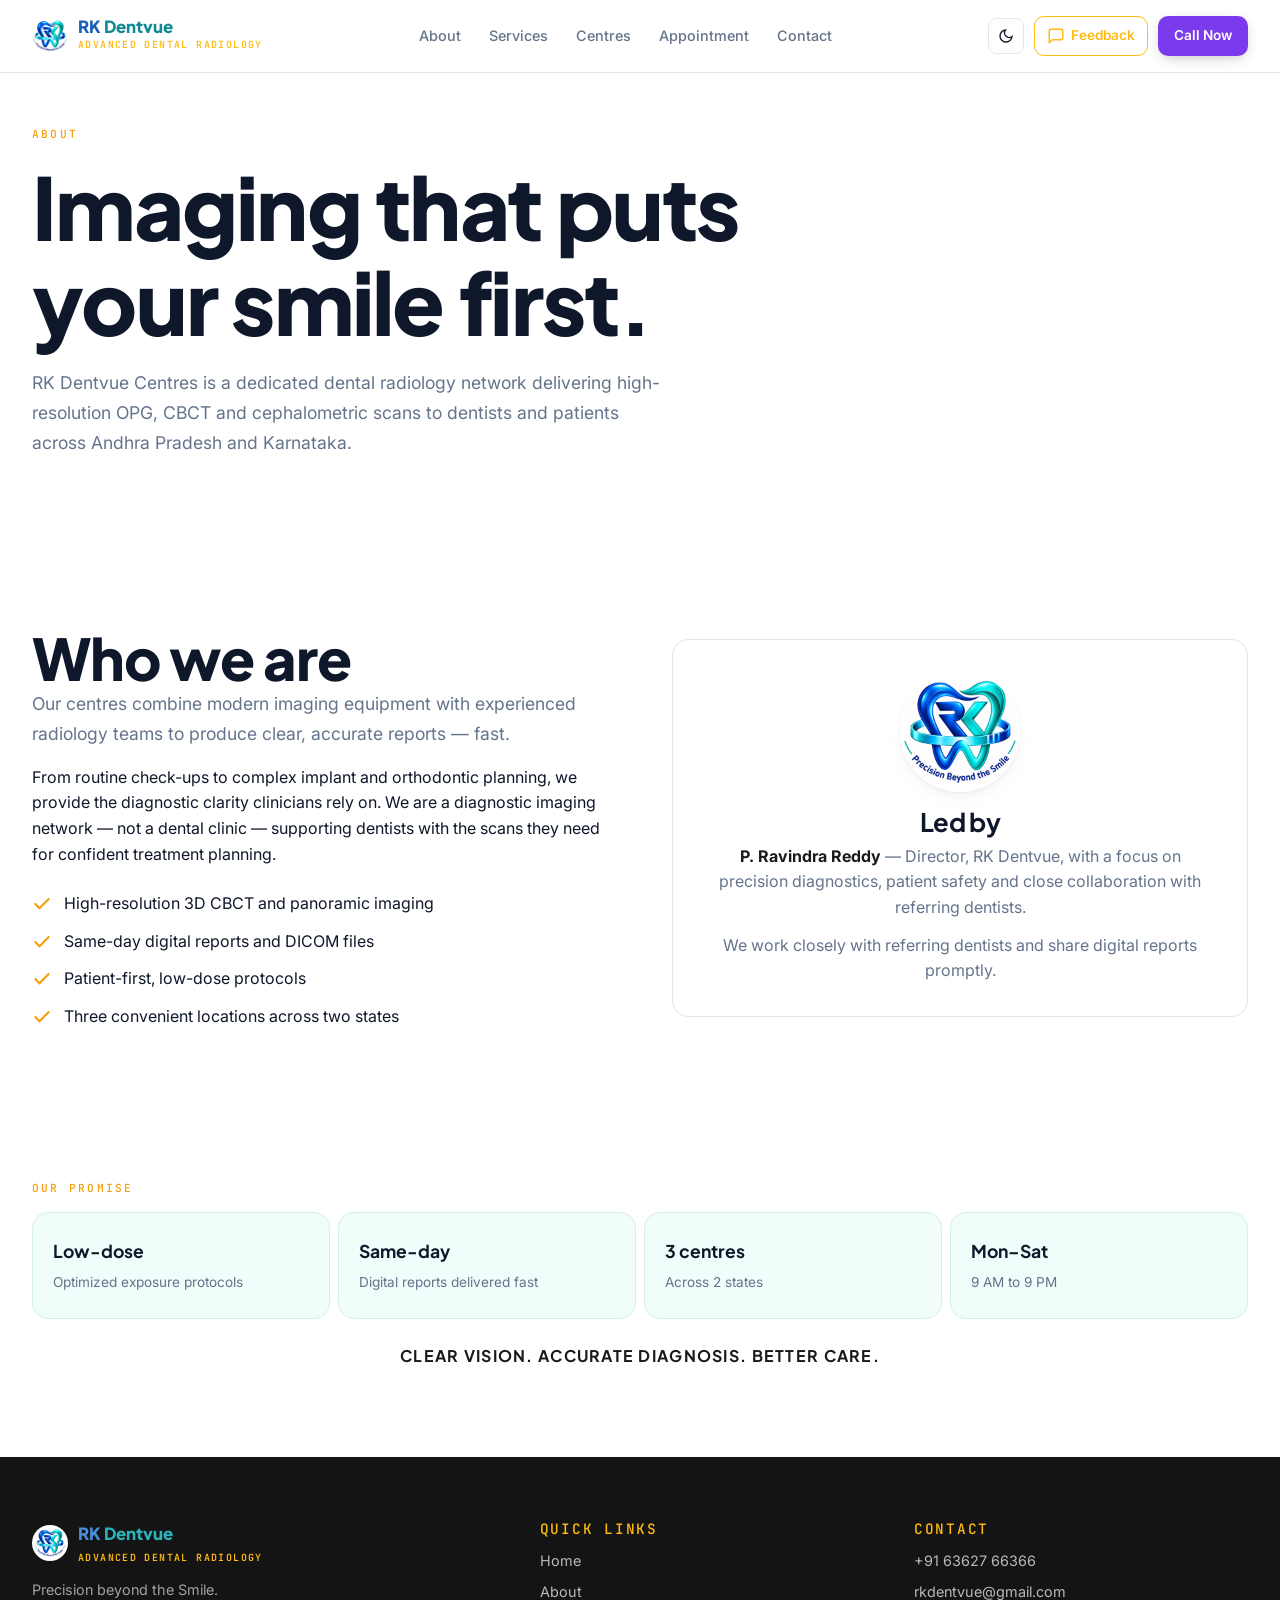
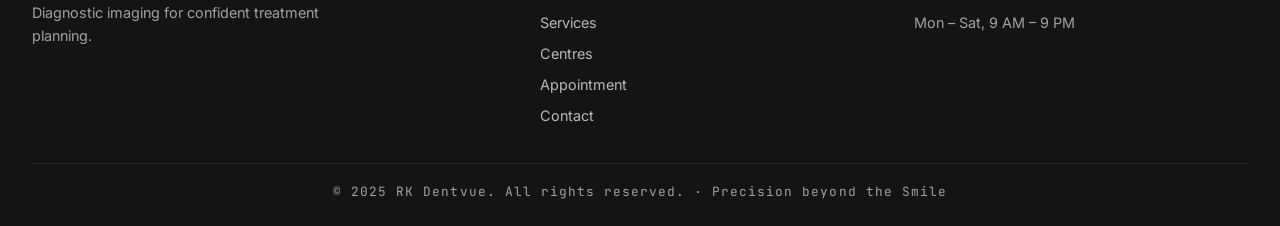
==== about.html @ 748956d8 "edits" ====
<!doctype html>
<html lang="en">
<head>
<meta charset="utf-8">
<meta name="viewport" content="width=device-width,initial-scale=1,viewport-fit=cover">
<meta name="theme-color" content="#fafaf9">
<link rel="icon" href="data:image/svg+xml,%3Csvg xmlns='http://www.w3.org/2000/svg' viewBox='0 0 32 32'%3E%3Crect width='32' height='32' rx='8' fill='%231a1a1a'/%3E%3Ctext x='16' y='22' text-anchor='middle' font-family='sans-serif' font-size='14' font-weight='700' fill='%23a07828'%3ERK%3C/text%3E%3C/svg%3E">
<title>About — RK Dentvue</title>
<meta name="description" content="About RK Dentvue Centres — Advanced dental radiology network across Andhra Pradesh and Karnataka.">
<link rel="preconnect" href="https://fonts.googleapis.com">
<link rel="preconnect" href="https://fonts.gstatic.com" crossorigin>
<link href="https://fonts.googleapis.com/css2?family=Plus+Jakarta+Sans:wght@400;500;600;700;800&family=Inter:wght@300;400;500;600&family=JetBrains+Mono:wght@400;500&display=swap" rel="stylesheet">
<link rel="stylesheet" href="css/style.css?v=3">
</head>
<body>
<nav class="nav" id="nav">
  <div class="container nav-inner">
    <a class="brand" href="index.html">
      <img src="assets/logo.jpg" alt="RK Dentvue logo" class="brand-logo">
      <div>
        <div class="brand-name"><span class="rk">RK</span> <span class="dv">Dentvue</span></div>
        <div class="brand-sub">Advanced Dental Radiology</div>
      </div>
    </a>
    <div class="nav-links" id="navLinks">
      <a href="about.html">About</a>
      <a href="index.html#services">Services</a>
      <a href="index.html#branches">Centres</a>
      <a href="appointment.html">Appointment</a>
      <a href="index.html#contact">Contact</a>
    </div>
    <div class="nav-actions">
      <button class="theme-toggle" id="themeToggle" aria-label="Toggle theme">
        <svg width="16" height="16" viewBox="0 0 24 24" fill="none" stroke="currentColor" stroke-width="2" stroke-linecap="round"><path d="M21 12.79A9 9 0 1 1 11.21 3 7 7 0 0 0 21 12.79z"/></svg>
      </button>
      </a>
      <button class="nav-icon feedback-trigger" aria-label="Share feedback" title="Feedback">
        <svg width="18" height="18" viewBox="0 0 24 24" fill="none" stroke="currentColor" stroke-width="2" stroke-linecap="round" stroke-linejoin="round"><path d="M21 15a2 2 0 0 1-2 2H7l-4 4V5a2 2 0 0 1 2-2h14a2 2 0 0 1 2 2z"></path></svg>
        <span>Feedback</span>
      </button>
      <a href="tel:+916362766366" class="btn btn-primary btn-sm">Call Now</a>
      <button class="menu-btn" id="menuBtn" aria-label="Menu"><span></span><span></span><span></span></button>
    </div>
  </div>
</nav>
<section class="hero" id="top" style="padding:120px 0 64px">
  <div class="container">
    <span class="eyebrow">About</span>
    <h1 style="max-width:720px">Imaging that puts your smile first.</h1>
    <p class="hero-desc" style="max-width:640px;margin-top:20px">RK Dentvue Centres is a dedicated dental radiology network delivering high-resolution OPG, CBCT and cephalometric scans to dentists and patients across Andhra Pradesh and Karnataka.</p>
  </div>
</section>
<section class="section">
  <div class="container about-grid">
    <div>
      <h2>Who we are</h2>
      <p class="lead">Our centres combine modern imaging equipment with experienced radiology teams to produce clear, accurate reports — fast.</p>
      <p>From routine check-ups to complex implant and orthodontic planning, we provide the diagnostic clarity clinicians rely on. We are a diagnostic imaging network — not a dental clinic — supporting dentists with the scans they need for confident treatment planning.</p>
      <ul class="about-list">
        <li><svg width="20" height="20" viewBox="0 0 24 24" fill="none" stroke="currentColor" stroke-width="2.5" stroke-linecap="round"><path d="M20 6 9 17l-5-5"/></svg><span>High-resolution 3D CBCT and panoramic imaging</span></li>
        <li><svg width="20" height="20" viewBox="0 0 24 24" fill="none" stroke="currentColor" stroke-width="2.5" stroke-linecap="round"><path d="M20 6 9 17l-5-5"/></svg><span>Same-day digital reports and DICOM files</span></li>
        <li><svg width="20" height="20" viewBox="0 0 24 24" fill="none" stroke="currentColor" stroke-width="2.5" stroke-linecap="round"><path d="M20 6 9 17l-5-5"/></svg><span>Patient-first, low-dose protocols</span></li>
        <li><svg width="20" height="20" viewBox="0 0 24 24" fill="none" stroke="currentColor" stroke-width="2.5" stroke-linecap="round"><path d="M20 6 9 17l-5-5"/></svg><span>Three convenient locations across two states</span></li>
      </ul>
    </div>
    <div class="about-card" style="display:flex;flex-direction:column;align-items:center;justify-content:center;text-align:center">
      <img src="assets/logo.jpg" alt="RK Dentvue logo" style="width:120px;height:120px;border-radius:50%;object-fit:cover;margin-bottom:16px;box-shadow:var(--shadow)">
      <h3 style="margin-bottom:8px">Led by</h3>
      <p class="muted" style="margin-bottom:12px"><strong style="color:#1a1a1a">P. Ravindra Reddy</strong> — Director, RK Dentvue, with a focus on precision diagnostics, patient safety and close collaboration with referring dentists.</p>
      <p class="muted" style="margin-bottom:0">We work closely with referring dentists and share digital reports promptly.</p>
    </div>
  </div>
</section>
<section class="section">
  <div class="container">
    <span class="eyebrow">Our promise</span>
    <div class="trust-strip">
      <div class="trust-item"><strong>Low-dose</strong><span>Optimized exposure protocols</span></div>
      <div class="trust-item"><strong>Same-day</strong><span>Digital reports delivered fast</span></div>
      <div class="trust-item"><strong>3 centres</strong><span>Across 2 states</span></div>
      <div class="trust-item"><strong>Mon–Sat</strong><span>9 AM to 9 PM</span></div>
    </div>
    <p style="margin-top:24px;text-align:center;font-family:var(--f-display);font-weight:700;letter-spacing:.08em;color:#1a1a1a">CLEAR VISION. ACCURATE DIAGNOSIS. BETTER CARE.</p>
  </div>
</section>
<footer class="footer">
  <div class="container">
    <div class="footer-grid">
      <div>
        <div class="footer-brand">
          <img src="assets/logo.jpg" alt="">
          <div>
            <div class="name"><span class="rk">RK</span> <span class="dv">Dentvue</span></div>
            <div class="sub">Advanced Dental Radiology</div>
          </div>
        </div>
        <p style="font-size:.9rem;max-width:320px">Precision beyond the Smile.<br>Diagnostic imaging for confident treatment planning.</p>
      </div>
      <div>
        <h4>Quick Links</h4>
        <div style="display:grid;gap:8px;font-size:.9rem">
          <a href="index.html">Home</a>
          <a href="about.html">About</a>
          <a href="index.html#services">Services</a>
          <a href="index.html#branches">Centres</a>
          <a href="appointment.html">Appointment</a>
          <a href="index.html#contact">Contact</a>
        </div>
      </div>
      <div>
        <h4>Contact</h4>
        <div style="display:grid;gap:8px;font-size:.9rem">
          <a href="tel:+916362766366">+91 63627 66366</a>
          <a href="mailto:rkdentvue@gmail.com">rkdentvue@gmail.com</a>
          <span>Mon – Sat, 9 AM – 9 PM</span>
        </div>
      </div>
    </div>
    <div class="footer-bottom">© 2025 RK Dentvue. All rights reserved. · Precision beyond the Smile</div>
  </div>
</footer>
<script src="js/main.js"></script>
</body>
</html>
---- css/style.css ----
/* RK Dentvue — professional premium stylesheet */
:root{
  --primary:#7c3aed; --primary-2:#6d28d9; --accent:#f59e0b; --accent-soft:#fef3c7;
  --bg:#ffffff; --bg-2:#ffffff; --card:#ffffff; --ink:#0f172a; --muted:#64748b; --muted-2:#94a3b8;
  --line:#e5e7eb; --line-strong:#d1d5db;
  --success:#10b981; --danger:#ef4444;
  --shadow:0 1px 3px rgba(15,23,42,.06),0 8px 24px -12px rgba(15,23,42,.12);
  --shadow-lg:0 4px 8px rgba(15,23,42,.06),0 20px 40px -16px rgba(15,23,42,.18);
  --r:16px; --r-sm:10px;
  --f-display:'Plus Jakarta Sans',system-ui,sans-serif; --f-body:'Inter',system-ui,sans-serif; --f-mono:'JetBrains Mono',monospace;
  --max:1280px;
  --forest:#00663d; --leaf:#ffbc10;
  --form-card:#f0fdfa; --form-border:#b8ecec;
}
@media (prefers-color-scheme: dark){:root:not([data-theme="light"]){
  --bg:#0b1020; --bg-2:#0b1020; --card:#111827; --ink:#f1f5f9; --muted:#94a3b8; --muted-2:#64748b;
  --line:#1f2937; --line-strong:#374155; --accent:#fbbf24; --accent-soft:rgba(251,191,36,.12);
  --primary:#a78bfa; --primary-2:#7c3aed;
  --shadow:0 1px 3px rgba(0,0,0,.3),0 8px 24px -12px rgba(0,0,0,.5);
  --shadow-lg:0 4px 8px rgba(0,0,0,.3),0 20px 40px -16px rgba(0,0,0,.6); --form-card:#0f2a2e; --form-border:#1f4a4e; color-scheme:dark}}
:root[data-theme="dark"]{
  --bg:#0b1020; --bg-2:#0b1020; --card:#111827; --ink:#f1f5f9; --muted:#94a3b8; --muted-2:#64748b;
  --line:#1f2937; --line-strong:#374155; --accent:#fbbf24; --accent-soft:rgba(251,191,36,.12);
  --primary:#a78bfa; --primary-2:#7c3aed; --form-card:#0f2a2e; --form-border:#1f4a4e; color-scheme:dark}
:root[data-theme="light"]{
  --primary:#7c3aed; --primary-2:#6d28d9; --accent:#f59e0b; --accent-soft:#fef3c7;
  --bg:#ffffff; --bg-2:#ffffff; --card:#ffffff; --ink:#0f172a; --muted:#64748b; --muted-2:#94a3b8;
  --line:#e5e7eb; --line-strong:#d1d5db;
  --success:#10b981; --danger:#ef4444; --form-card:#f0fdfa; --form-border:#b8ecec; color-scheme:light}
*{box-sizing:border-box;margin:0;padding:0}
html{scroll-behavior:smooth;scroll-padding-top:80px}
body{background:var(--bg);color:var(--ink);font-family:var(--f-body);font-size:16px;line-height:1.6;-webkit-font-smoothing:antialiased}
img{max-width:100%;display:block}
a{color:inherit;text-decoration:none}
button{font:inherit;cursor:pointer;border:none;background:none}
.container{max-width:var(--max);margin:0 auto;padding:0 32px}
@media (max-width:640px){.container{padding:0 20px}}
.section{padding:72px 0;position:relative}
.eyebrow{display:inline-block;font-family:var(--f-mono);font-size:.7rem;letter-spacing:.2em;text-transform:uppercase;font-weight:500;color:var(--accent);margin-bottom:14px}
h1,h2,h3,h4{font-family:var(--f-display);color:var(--ink);margin:0;line-height:1.1;letter-spacing:-.02em}
h1{font-size:clamp(3rem,7.5vw,5.4rem);font-weight:800}
h2{font-size:clamp(2.4rem,4.5vw,3.8rem);font-weight:800}
h3{font-size:1.6rem;font-weight:700}
#why h2,#services h2,#process h2,#branches h2,#contact h2,#feedback h2{font-size:clamp(2.8rem,5vw,4.2rem) !important;font-weight:800 !important}
p{margin:0 0 16px}
.lead{font-size:1.1rem;color:var(--muted);max-width:600px;line-height:1.7}
.muted{color:var(--muted)}
.mono{font-family:var(--f-mono)}
.grid{display:grid;gap:20px}
.grid-2{grid-template-columns:repeat(2,1fr)}
.grid-3{grid-template-columns:repeat(3,1fr)}
@media (max-width:900px){.grid-2,.grid-3{grid-template-columns:1fr}}
.btn{display:inline-flex;align-items:center;justify-content:center;gap:10px;padding:14px 26px;border-radius:10px;font-weight:600;font-size:.95rem;transition:background .2s,color .2s,box-shadow .2s,transform .15s}
.btn-primary{background:var(--primary);color:#fff;box-shadow:0 4px 14px -4px rgba(26,26,26,.3)}
.btn-primary:hover{background:var(--primary-2);transform:translateY(-1px)}
.btn-outline{background:transparent;color:var(--primary);border:1.5px solid var(--primary)}
.btn-outline:hover{background:var(--primary);color:#fff}
.btn-ghost{background:rgba(255,255,255,.15);color:#fff;border:1.5px solid rgba(255,255,255,.3)}
.btn-ghost:hover{background:rgba(255,255,255,.25)}
.btn-dark{background:#1a1a1a;color:#fff}
.btn-dark:hover{background:var(--primary)}
.btn-sm{padding:9px 16px;font-size:.85rem}
.whatsapp-btn{position:relative;padding:9px 14px;border-radius:24px;background:#25D366;color:#fff;display:inline-flex;align-items:center;gap:8px;font-weight:600;transition:all .2s}
.whatsapp-btn:hover{background:#1ebe4f;transform:translateY(-1px);box-shadow:0 4px 12px rgba(37,211,102,.3)}
.whatsapp-btn svg{width:18px;height:18px}
/* Floating WhatsApp Chat Button */
.whatsapp-float{
  position:fixed;
  bottom:20px;
  right:20px;
  z-index:9999;
  width:60px;
  height:60px;
  border-radius:50%;
  background:#25D366;
  display:grid;
  place-items:center;
  box-shadow:0 4px 16px rgba(37,211,102,.4);
  transition:transform .2s, box-shadow .2s;
}
.whatsapp-float:hover{transform:scale(1.05);box-shadow:0 6px 20px rgba(37,211,102,.5)}
.whatsapp-float svg{width:32px;height:32px}
/* Mobile bottom chat bubble */
.chat-bubble{
  position:fixed;
  bottom:90px;
  right:20px;
  z-index:9998;
  width:100%;
  max-width:400px;
  background:#fff;
  border-radius:16px;
  box-shadow:0 8px 24px rgba(0,0,0,.15);
  padding:14px 16px;
  display:none;
  flex-direction:column;
  gap:8px;
  align-items:center;
}
@media (max-width:768px){.chat-bubble{display:flex}}
.chat-bubble .whatsapp-float{width:50px;height:50px}
.chat-bubble .msg{font-size:.85rem;color:#64748b;text-align:center;font-weight:500}
.chat-bubble .wa-number{margin-top:6px;font-size:.8rem;color:#0f172a;font-weight:600}
.chat-bubble .wa-number a{color:#0f172a}
.card{background:#faf8ff;border:1px solid #e8e0ff;border-radius:var(--r);padding:24px;box-shadow:0 10px 30px rgba(0,0,0,.18);transition:border-color .2s,transform .2s,box-shadow .2s}
.card:hover{border-color:var(--primary);box-shadow:var(--shadow-lg);transform:translateY(-4px)}
.nav{position:fixed;top:0;left:0;right:0;z-index:50;background:rgba(255,255,255,.9);backdrop-filter:blur(12px);-webkit-backdrop-filter:blur(12px);border-bottom:1px solid var(--line)}
:root[data-theme="dark"] .nav{background:rgba(11,18,32,.9)}
.nav-inner{display:flex;align-items:center;justify-content:space-between;height:72px;gap:24px}
.brand{display:flex;align-items:center;gap:10px}
.brand-logo{width:36px;height:36px;border-radius:50%;object-fit:cover}
.brand-name{font-family:var(--f-display);font-weight:800;color:var(--ink);font-size:1.05rem;line-height:1}
.brand-sub{font-family:var(--f-mono);font-size:.62rem;color:var(--muted);letter-spacing:.14em;text-transform:uppercase;margin-top:2px}
.nav-links{display:flex;gap:28px}
.nav-links a{color:var(--muted);font-weight:500;font-size:.9rem;transition:color .2s}
.nav-links a:hover{color:var(--primary)}
.nav-actions{display:flex;align-items:center;gap:10px}
.theme-toggle{width:36px;height:36px;border-radius:8px;display:grid;place-items:center;color:var(--ink);border:1px solid var(--line);transition:border-color .2s}
.theme-toggle:hover{border-color:var(--primary)}
.menu-btn{display:none;flex-direction:column;gap:5px;padding:6px}
.menu-btn span{width:20px;height:2px;background:var(--ink);border-radius:2px}
@media (max-width:768px){.nav-links{display:none;position:absolute;top:72px;left:0;right:0;background:var(--bg);border-bottom:1px solid var(--line);flex-direction:column;padding:18px 20px;gap:14px}.nav-links.open{display:flex}.menu-btn{display:flex}.nav-actions .btn-sm{display:none}}
.status-badge{display:inline-flex;align-items:center;gap:8px;padding:6px 14px;border-radius:999px;font-family:var(--f-mono);font-size:.72rem;font-weight:600;letter-spacing:.1em;text-transform:uppercase}
.status-open{background:rgba(22,163,74,.12);color:var(--success)}
.status-closed{background:rgba(220,38,38,.12);color:var(--danger)}
.hero{padding:140px 0 80px;background:linear-gradient(180deg,var(--bg) 0%,var(--bg-2) 100%);position:relative;overflow:hidden}
.hero-grid{display:grid;grid-template-columns:1.1fr .9fr;gap:56px;align-items:center}
@media (max-width:900px){.hero-grid{grid-template-columns:1fr;gap:40px}}
.hero-copy h1{margin-bottom:20px}
.hero-copy h1 .accent{color:var(--accent)}
.hero-desc{font-size:1.1rem;color:var(--muted);max-width:540px;line-height:1.7;margin-bottom:32px}
.hero-cta{display:flex;gap:12px;flex-wrap:wrap;margin-bottom:36px}
.hero-stats{display:flex;gap:36px;flex-wrap:wrap;padding-top:28px;border-top:1px solid var(--line)}
.hero-stats div{display:flex;flex-direction:column;gap:2px}
.hero-stats strong{font-family:var(--f-display);font-size:1.8rem;font-weight:800;color:var(--ink)}
.hero-stats span{font-family:var(--f-mono);font-size:.68rem;color:var(--muted);letter-spacing:.14em;text-transform:uppercase}
.hero-visual{position:relative}
.hero-card{background:var(--card);border:1px solid var(--line);border-radius:var(--r);padding:28px;box-shadow:var(--shadow-lg)}
.hero-card .hc-top{display:flex;align-items:center;gap:12px;margin-bottom:18px}
.hero-card .hc-logo{width:44px;height:44px;border-radius:50%;object-fit:cover}
.hero-card .hc-title{font-family:var(--f-display);font-weight:700;color:var(--ink);font-size:1.1rem}
.hero-card .hc-sub{color:var(--muted);font-size:.85rem;font-style:italic}
.hero-card .hc-row{display:flex;justify-content:space-between;padding:10px 0;border-bottom:1px solid var(--line);font-size:.9rem}
.hero-card .hc-row:last-child{border-bottom:none}
.hero-card .hc-row span{color:var(--muted)}
.hero-card .hc-row b{color:var(--ink);font-weight:600}
.hero-card .hc-chips{display:flex;flex-wrap:wrap;gap:8px;margin-top:16px}
.hero-card .hc-chips span{background:var(--bg-2);color:var(--primary);padding:5px 12px;border-radius:8px;font-size:.75rem;font-weight:600;border:1px solid var(--line)}
.carousel{position:relative;overflow:hidden;border-radius:var(--r)}
.carousel-track{position:relative}
.carousel-slide{position:absolute;top:0;left:0;width:100%;opacity:0;transition:opacity .6s ease;padding:40px;background:var(--card);border:1px solid var(--line);border-radius:var(--r);pointer-events:none}
.carousel-slide.active{opacity:1;position:relative;pointer-events:auto}
.carousel-nav{display:flex;gap:8px;justify-content:center;margin-top:20px}
.carousel-nav button{width:40px;height:40px;border-radius:50%;border:1px solid var(--line);background:var(--card);color:var(--ink);font-size:1.1rem;display:grid;place-items:center;transition:background .2s,color .2s}
.carousel-nav button:hover{background:var(--primary);color:#fff;border-color:var(--primary)}
.carousel-dots{display:flex;gap:8px;justify-content:center;margin-top:16px}
.carousel-dots button{width:8px;height:8px;border-radius:50%;background:var(--line-strong);border:none;padding:0;transition:background .2s,width .2s;cursor:pointer}
.carousel-dots button.active{background:var(--primary);width:24px;border-radius:4px}
.section-head{max-width:720px;margin-bottom:48px}
.section-head h2{margin-bottom:12px}
.about-grid{display:grid;grid-template-columns:1fr 1fr;gap:64px;align-items:center}
@media (max-width:900px){.about-grid{grid-template-columns:1fr;gap:32px}}
.about-list{list-style:none;padding:0;margin:24px 0 0;display:grid;gap:12px}
.about-list li{display:flex;gap:12px;align-items:flex-start}
.about-list li svg{flex:none;color:var(--accent);margin-top:3px}
.about-card{background:var(--bg-2);border:1px solid var(--line);border-radius:var(--r);padding:32px}
.about-card .big{font-family:var(--f-display);font-size:3.2rem;font-weight:800;color:var(--primary);letter-spacing:-.04em;line-height:1;margin-bottom:8px}
.services-grid{display:grid;grid-template-columns:repeat(3,1fr);gap:20px}
@media (max-width:900px){.services-grid{grid-template-columns:1fr}}
.service-card{background:#f0fdfa;border:1px solid #d4f0e8;border-radius:var(--r);padding:28px;transition:border-color .2s,box-shadow .2s}
.service-card:hover{border-color:var(--primary);box-shadow:var(--shadow)}
.service-card .icon{width:48px;height:48px;border-radius:10px;background:#f0fdfa;color:var(--primary);display:grid;place-items:center;margin-bottom:16px}
.service-card h3{margin-bottom:6px}
.service-card p{color:var(--muted);font-size:.92rem;margin:0}
.why-grid{display:grid;grid-template-columns:repeat(3,1fr);gap:20px}
@media (max-width:900px){.why-grid{grid-template-columns:1fr}}
.why-card{text-align:center;padding:32px 24px;background:var(--card);border:1px solid var(--line);border-radius:var(--r)}
.why-card .ico{width:48px;height:48px;margin:0 auto 16px;border-radius:10px;background:var(--card);display:grid;place-items:center;color:var(--primary)}
.why-card h3{margin-bottom:6px}
.why-card p{color:var(--muted);font-size:.9rem;margin:0}
.branches{display:grid;grid-template-columns:repeat(3,1fr);gap:20px}
@media (max-width:900px){.branches{grid-template-columns:1fr}}
.branch{background:var(--card);border:1px solid #d8ccff;border-radius:var(--r);padding:28px;display:flex;flex-direction:column;gap:12px;box-shadow:0 12px 40px rgba(0,0,0,.25)}
.branch .area{font-family:var(--f-mono);font-size:.7rem;color:var(--accent);letter-spacing:.16em;text-transform:uppercase;font-weight:500}
.branch h3{font-size:1.15rem}
.branch p{color:var(--muted);font-size:.92rem;flex:1;margin:0}
.branch .chips{display:flex;flex-wrap:wrap;gap:6px;margin:4px 0 8px}
.branch .chips span{font-family:var(--f-mono);font-size:.7rem;color:#1a1a1a;background:#f0fdfa;border:1px solid #d4f0e8;padding:4px 10px;border-radius:6px;letter-spacing:.05em}
.contact-grid{display:grid;grid-template-columns:1fr 1.1fr;gap:40px;align-items:start}
@media (max-width:900px){.contact-grid{grid-template-columns:1fr}}
.info-card{display:flex;align-items:center;gap:14px;padding:18px 20px;background:var(--card);border:1px solid var(--line);border-radius:var(--r-sm)}
.info-card svg{flex:none;color:var(--primary)}
.info-card .k{font-family:var(--f-mono);font-size:.68rem;color:var(--muted);letter-spacing:.16em;text-transform:uppercase;margin-bottom:2px}
.info-card .v{font-weight:600;color:var(--ink);font-size:.95rem}
.form-grid{display:grid;gap:12px}
.form-grid input,.form-grid select,.form-grid textarea{padding:13px 15px;border-radius:var(--r-sm);border:1px solid #e8e0ff;background:#fcfbff;color:var(--ink);font:inherit;width:100%;transition:border-color .2s,box-shadow .2s;box-shadow:0 1px 2px rgba(167,139,250,.12)}
.form-grid input:focus,.form-grid select:focus,.form-grid textarea:focus{outline:none;border-color:var(--primary);box-shadow:0 0 0 3px rgba(167,139,250,.18)}
.form-grid textarea{resize:vertical}
.faq{display:grid;gap:12px}
.faq details{background:var(--card);border:1px solid var(--line);border-radius:var(--r-sm);padding:18px 22px}
.faq summary{cursor:pointer;font-weight:600;color:var(--ink);list-style:none;display:flex;justify-content:space-between;align-items:center;font-size:.98rem}
.faq summary::-webkit-details-marker{display:none}
.faq summary span{color:var(--accent);font-family:var(--f-mono)}
.faq p{color:var(--muted);margin-top:10px;margin-bottom:0;font-size:.92rem}
.footer{background:#141414;color:rgba(255,255,255,.6);padding:64px 0 24px}
.footer h4{color:#ffbc10;margin-bottom:12px;font-size:.9rem;font-family:var(--f-mono);letter-spacing:.12em;text-transform:uppercase;font-weight:500}
.footer a{color:rgba(255,255,255,.7);transition:color .2s}
.footer a:hover{color:#ffbc10}
.footer-grid{display:grid;grid-template-columns:1.4fr 1fr 1fr;gap:40px;margin-bottom:36px}
@media (max-width:900px){.footer-grid{grid-template-columns:1fr}}
.footer-brand{display:flex;align-items:center;gap:10px;margin-bottom:12px}
.footer-brand img{width:36px;height:36px;border-radius:50%;background:#fff;padding:2px}
.footer-brand .name{font-family:var(--f-display);font-weight:800;color:#fff;font-size:1.05rem}
.footer-brand .name .rk{color:#4a8fd9}
.footer-brand .name .dv{color:#2bb3bc}
.footer-brand .sub{font-family:var(--f-mono);font-size:.62rem;color:#ffbc10;letter-spacing:.14em;text-transform:uppercase;margin-top:2px}
.footer-bottom{border-top:1px solid rgba(255,255,255,.1);padding-top:18px;text-align:center;font-size:.8rem;font-family:var(--f-mono);letter-spacing:.08em}
.img-carousel{position:relative;overflow:hidden;border-radius:var(--r);box-shadow:var(--shadow-lg)}
.img-carousel-track{display:flex;transition:transform .6s cubic-bezier(.4,0,.2,1)}
.img-carousel-slide{min-width:100%;position:relative;aspect-ratio:16/9;background:var(--bg-2)}
.img-carousel-slide img{width:100%;height:100%;object-fit:cover;display:block}
.img-carousel-caption{position:absolute;bottom:0;left:0;right:0;padding:28px 32px;background:linear-gradient(to top,rgba(0,0,0,.75),transparent);color:#fff}
.img-carousel-caption h3{color:#fff;font-size:1.2rem;margin-bottom:4px}
.img-carousel-caption p{color:rgba(255,255,255,.8);font-size:.9rem;margin:0}
.img-carousel-nav{display:flex;gap:8px;justify-content:center;margin-top:20px}
.img-carousel-nav button{width:44px;height:44px;border-radius:50%;border:1px solid var(--line);background:var(--card);color:var(--ink);font-size:1.2rem;display:grid;place-items:center;transition:background .2s,color .2s,border-color .2s}
.img-carousel-nav button:hover{background:var(--primary);color:#fff;border-color:var(--primary)}
.img-carousel-dots{display:flex;gap:8px;justify-content:center;margin-top:16px}
.img-carousel-dots button{width:8px;height:8px;border-radius:50%;background:var(--line-strong);border:none;padding:0;transition:background .2s,width .2s}
.img-carousel-dots button.active{background:var(--accent);width:28px;border-radius:4px}
.hero{padding:150px 0 90px}
.hero-card{transition:transform .3s,box-shadow .3s}
.hero-card:hover{transform:translateY(-4px);box-shadow:var(--shadow-lg)}
.service-card,.branch,.why-card{transition:border-color .2s,transform .2s,box-shadow .2s}
.service-card:hover,.branch:hover,.why-card:hover{transform:translateY(-3px);box-shadow:var(--shadow)}
.img-carousel{position:relative;overflow:hidden;border-radius:var(--r);box-shadow:var(--shadow-lg)}
.img-carousel .track{position:relative;height:420px}
.img-carousel .slide{position:absolute;top:0;left:0;width:100%;height:100%;opacity:0;transition:opacity .6s ease;pointer-events:none}
.img-carousel .slide.active{opacity:1;pointer-events:auto}
.img-carousel .slide img{width:100%;height:100%;object-fit:cover;display:block}
.img-carousel .caption{position:absolute;left:0;bottom:0;background:rgba(15,23,42,.7);color:#fff;padding:10px 16px;border-radius:0 8px 0 0;font-family:var(--f-mono);font-size:.75rem;letter-spacing:.1em;text-transform:uppercase;backdrop-filter:blur(8px)}
.img-carousel .nav{position:absolute;top:50%;transform:translateY(-50%);width:42px;height:42px;border-radius:50%;background:rgba(255,255,255,.9);color:var(--ink);border:none;font-size:1.2rem;display:grid;place-items:center;cursor:pointer;box-shadow:var(--shadow);z-index:2}
.img-carousel .nav.prev{left:16px}
.img-carousel .nav.next{right:16px}
.img-carousel .dots{position:absolute;bottom:16px;left:50%;transform:translateX(-50%);display:flex;gap:8px;z-index:2}
.img-carousel .dots button{width:8px;height:8px;border-radius:50%;background:rgba(255,255,255,.6);border:none;padding:0;cursor:pointer;transition:width .2s,background .2s}
.img-carousel .dots button.active{background:#fff;width:24px;border-radius:4px}
.gallery{display:grid;grid-template-columns:repeat(3,1fr);gap:16px}
@media (max-width:900px){.gallery{grid-template-columns:1fr}}
.gallery img{width:100%;height:260px;object-fit:cover;border-radius:var(--r);transition:transform .3s}
.gallery img:hover{transform:scale(1.02)}
.trust-strip{display:grid;grid-template-columns:repeat(4,1fr);gap:8px;background:transparent}
@media (max-width:900px){.trust-strip{grid-template-columns:repeat(2,1fr)}}
.trust-item{background:#f0fdfa;padding:24px 20px;border:1px solid #d4f0e8;border-radius:var(--r)}
.trust-item strong{display:block;font-family:var(--f-display);font-size:1.1rem;font-weight:700;color:var(--ink);margin-bottom:4px}
.trust-item span{font-size:.85rem;color:var(--muted)}
.process-grid{display:grid;grid-template-columns:repeat(3,1fr);gap:24px;counter-reset:step}
@media (max-width:900px){.process-grid{grid-template-columns:1fr}}
.process-step{position:relative;padding:32px 24px;background:var(--card);border:1px solid #a8e0d4;border-radius:var(--r)}
.process-step .num{font-family:var(--f-mono);font-size:.75rem;color:var(--accent);letter-spacing:.2em;margin-bottom:12px}
.process-step h3{margin-bottom:8px}
.process-step p{color:var(--muted);font-size:.9rem;margin:0}
.status-dot{width:8px;height:8px;border-radius:50%;background:currentColor}
.reveal{opacity:0;transform:translateY(24px);transition:opacity .7s ease,transform .7s ease}
/* Appointment page premium styles */
.appt-hero{padding:140px 0 80px;background:linear-gradient(135deg,var(--bg-2) 0%,var(--bg) 60%);position:relative;overflow:hidden}
.appt-hero::after{content:'';position:absolute;right:-120px;top:-120px;width:360px;height:360px;border-radius:50%;background:radial-gradient(circle,var(--accent-soft),transparent 70%);pointer-events:none}
.appt-grid{display:grid;grid-template-columns:1.05fr .95fr;gap:36px;align-items:start}
@media (max-width:900px){.appt-grid{grid-template-columns:1fr}}
.appt-card{background:#faf8ff;border:1px solid #e8e0ff;border-radius:var(--r);padding:32px;box-shadow:0 10px 30px rgba(0,0,0,.18)}
.appt-card h3{margin-bottom:6px}
.field{display:grid;gap:6px;margin-bottom:16px}
.field label{font-size:.85rem;font-weight:600;color:var(--ink)}
.field .input,.field select,.field textarea{width:100%;padding:13px 15px;border:1px solid #e8e0ff;border-radius:10px;background:#fcfbff;color:var(--ink);font:inherit;transition:border-color .2s,box-shadow .2s;box-shadow:0 1px 2px rgba(167,139,250,.12)}
.field .input:focus,.field select:focus,.field textarea:focus{outline:none;border-color:var(--primary);box-shadow:0 0 0 3px rgba(167,139,250,.18)}
.field textarea{resize:vertical;min-height:96px}
.centre-grid{display:grid;grid-template-columns:repeat(3,1fr);gap:10px;margin-bottom:18px}
@media (max-width:640px){.centre-grid{grid-template-columns:1fr}}
.centre-option{position:relative;border:1px solid var(--line);border-radius:10px;padding:12px 10px;text-align:center;cursor:pointer;transition:border-color .2s,background .2s,transform .15s;background:var(--card)}
.centre-option input{position:absolute;opacity:0;inset:0;cursor:pointer}
.centre-option:hover{border-color:var(--primary);transform:translateY(-1px)}
.centre-option:has(input:checked){border-color:var(--primary);background:var(--bg-2)}
.centre-option strong{display:block;font-size:.9rem;color:var(--ink)}
.centre-option span{font-size:.75rem;color:var(--muted)}
.step-grid{display:grid;grid-template-columns:repeat(3,1fr);gap:18px;margin-top:32px}
@media (max-width:900px){.step-grid{grid-template-columns:1fr}}
.step-card{background:var(--card);border:1px solid var(--line);border-radius:var(--r);padding:24px;position:relative}
.step-card .num{font-family:var(--f-mono);font-size:.75rem;color:var(--accent);letter-spacing:.2em;margin-bottom:10px}
.step-card h4{font-family:var(--f-display);font-size:1.05rem;margin-bottom:6px}
.step-card p{color:var(--muted);font-size:.9rem;margin:0}
.info-list{display:grid;gap:14px;margin-top:18px}
.info-row{display:flex;gap:12px;align-items:flex-start}
.info-row svg{flex:0 0 auto;color:var(--primary);margin-top:2px}
.info-row strong{display:block;font-size:.9rem;color:var(--ink)}
.info-row span{font-size:.85rem;color:var(--muted)}
.trust-mini{display:grid;grid-template-columns:repeat(2,1fr);gap:12px;margin-top:24px}
.trust-mini div{background:var(--bg-2);border-radius:10px;padding:14px 16px}
.trust-mini strong{display:block;font-size:.95rem;color:var(--ink)}
.trust-mini span{font-size:.8rem;color:var(--muted)}
.reveal.in{opacity:1;transform:none}
/* Arovum-style floating WhatsApp chat button */
:root { --forest:#00663d; --leaf:#ffbc10; }
.whatsapp-link { position: fixed; right: 24px; bottom: 92px; z-index: 20; display: flex; align-items: center; gap: 12px; padding: 10px 16px 10px 10px; border-radius: 999px; background: var(--primary); box-shadow: 0 8px 20px rgba(124, 58, 237, .3); color: #fff; font: 700 11px var(--f-body, system-ui, sans-serif); letter-spacing: .025em; text-decoration: none; transition: transform .2s ease, box-shadow .2s ease, background .2s ease; }
.whatsapp-link:hover { transform: translateY(-3px); background: var(--primary-2); box-shadow: 0 12px 24px rgba(124, 58, 237, .38); }
.whatsapp-link:focus-visible { outline: 3px solid var(--primary); outline-offset: 3px; }
.whatsapp-icon { display: grid; width: 36px; height: 36px; place-items: center; border-radius: 50%; background: rgba(255,255,255,.15); }
@media (max-width:640px){
  .nav-icon span{display:none}
  .nav-icon{padding:0;width:40px;justify-content:center}
}

.whatsapp-icon svg { width: 20px; height: 20px; }
@media (max-width: 760px) { .whatsapp-link { right: 18px; bottom: 92px; width: 56px; height: 56px; justify-content: center; gap: 0; padding: 0; } .whatsapp-link .whatsapp-icon { width: 44px; height: 44px; } .whatsapp-link .whatsapp-text { display: none; } }

.service-card .icon svg{width:32px;height:32px}
.why-card .ico svg{width:32px;height:32px}

.brand-name .rk{color:#1760b6}
.brand-name .dv{color:#0e8a94}
.brand-sub,.footer-brand .sub{color:#ffbc10;font-weight:600}

.req{color:var(--danger);font-weight:700}
@media (max-width:640px){
  .feedback-modal.open{padding:12px}
  .feedback-modal.open .container{margin:20px auto;padding:20px}
  .yn-row{flex-direction:column;align-items:flex-start}
  .yn-options{width:100%;justify-content:flex-start}
}

/* Yes/No feedback questions */
.yn-grid{display:grid;gap:14px}
.yn-row{display:flex;flex-direction:column;align-items:center;gap:8px;border:1px solid var(--line);border-radius:10px;padding:12px 14px;background:var(--card);text-align:center}
.yn-row span{font-size:.9rem;font-weight:500;color:var(--ink)}
.yn-options{display:flex;gap:12px;justify-content:center}
.yn-options label{display:flex;align-items:center;gap:6px;font-size:.9rem;color:var(--ink);cursor:pointer}
.yn-options input{accent-color:var(--primary)}

.nav-icon{display:inline-flex;align-items:center;gap:6px;padding:0 12px;height:40px;border-radius:10px;color:#ffbc10;border:1.5px solid #ffbc10;transition:background .2s,color .2s,border-color .2s;font-size:.85rem;font-weight:600;background:var(--card)}
.nav-icon:hover{background:#ffbc10;border-color:#ffbc10;color:#1a1a1a}
/* Feedback modal */
.feedback-modal{display:none}
.feedback-modal.open{display:block;position:fixed;inset:0;z-index:60;background:rgba(0,0,0,.55);overflow:auto;padding:24px}
.feedback-modal.open .container{max-width:680px;margin:40px auto;background:#faf8ff;border-radius:var(--r);padding:28px 32px;box-shadow:0 10px 30px rgba(0,0,0,.18);position:relative}
.feedback-close{position:absolute;top:12px;right:16px;font-size:1.8rem;line-height:1;background:none;border:none;color:var(--muted);cursor:pointer}
.feedback-modal h2{font-size:1.5rem;margin-bottom:4px}
.feedback-modal .lead{font-size:.9rem;margin-bottom:12px}


/* Feedback stars & checkboxes */
.star-rating{display:flex;gap:6px;font-size:2rem;line-height:1}
.star{color:var(--muted-2);transition:color .15s,transform .15s;cursor:pointer}
.star.active{color:var(--accent)}
.star:hover{transform:scale(1.1)}
.check-grid{display:grid;grid-template-columns:repeat(3,1fr);gap:10px}
@media (max-width:640px){.check-grid{grid-template-columns:1fr}}
.check-option{display:flex;align-items:center;gap:10px;border:1px solid var(--line);border-radius:10px;padding:12px 14px;cursor:pointer;background:var(--card);transition:border-color .2s,background .2s}
.check-option:has(input:checked){border-color:var(--primary);background:var(--bg-2)}
.check-option input{accent-color:var(--primary);width:16px;height:16px}
.check-option span{font-size:.9rem;font-weight:500;color:var(--ink)}
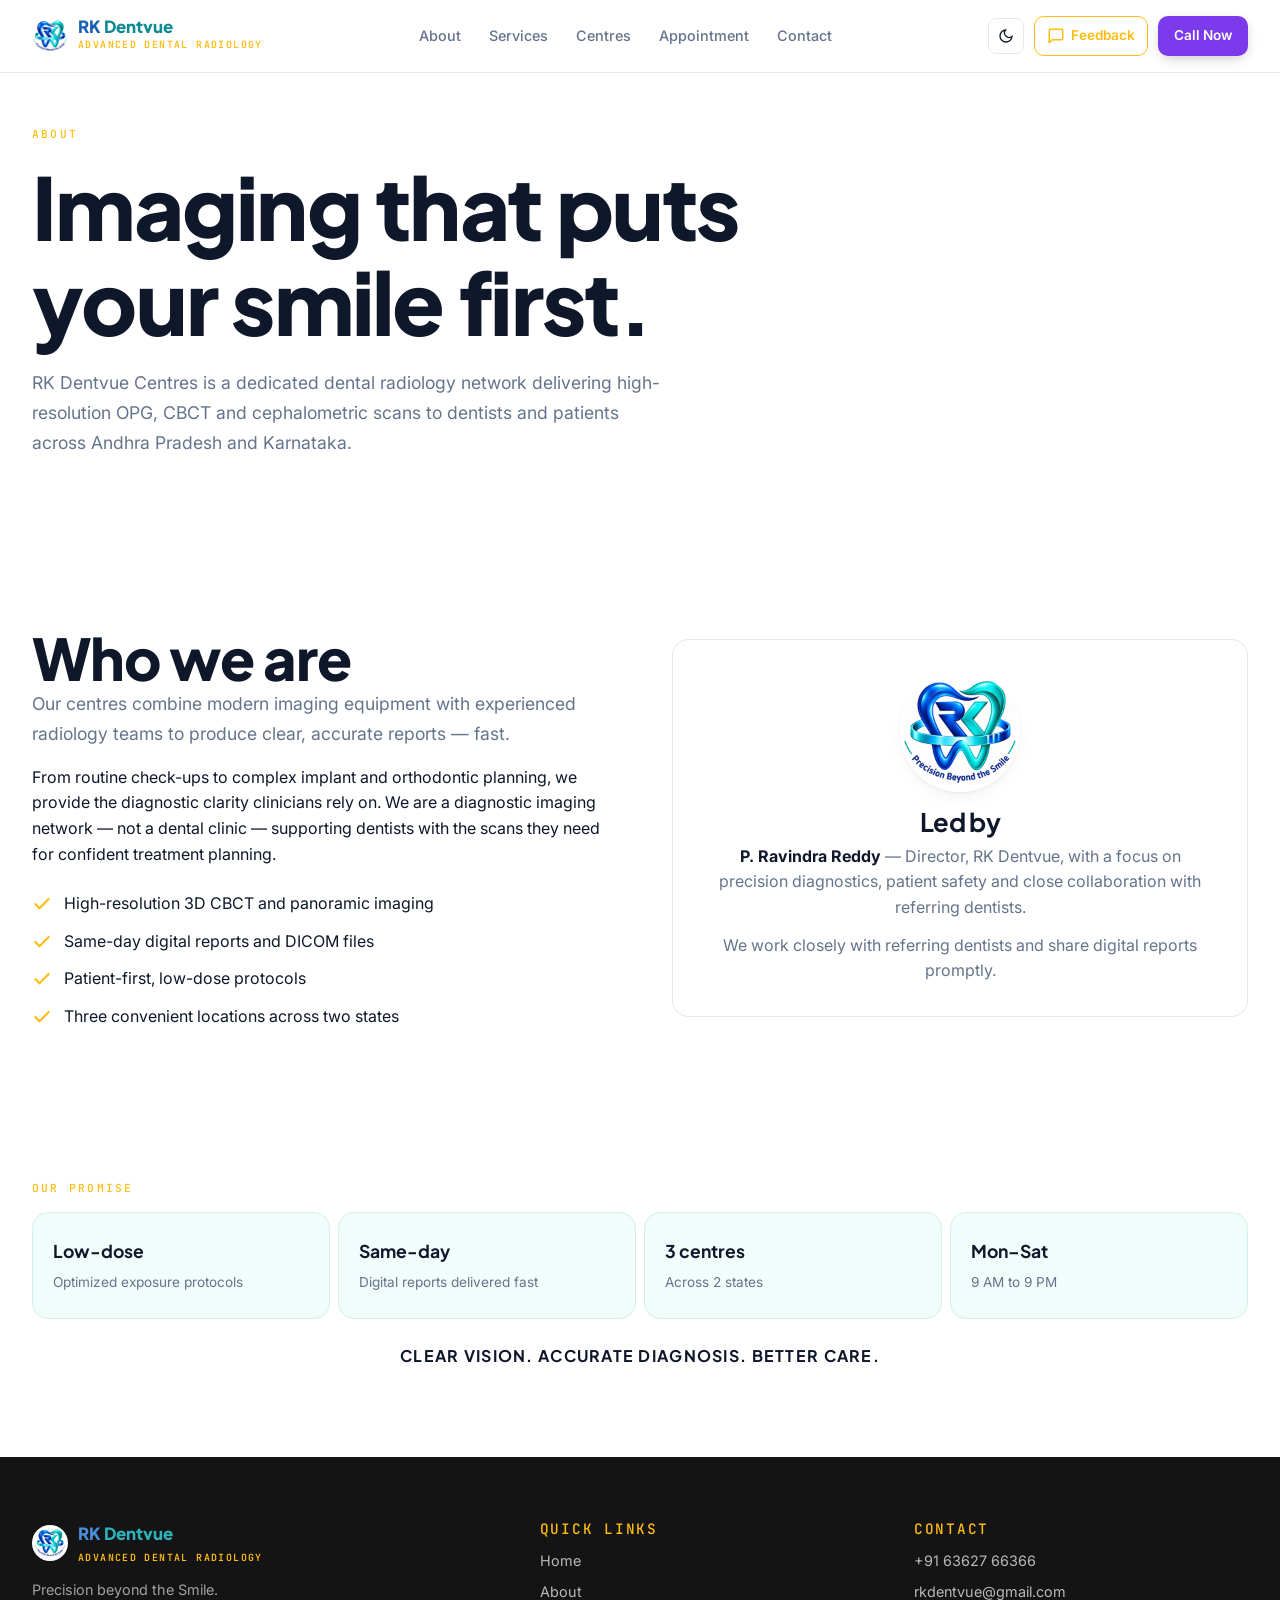
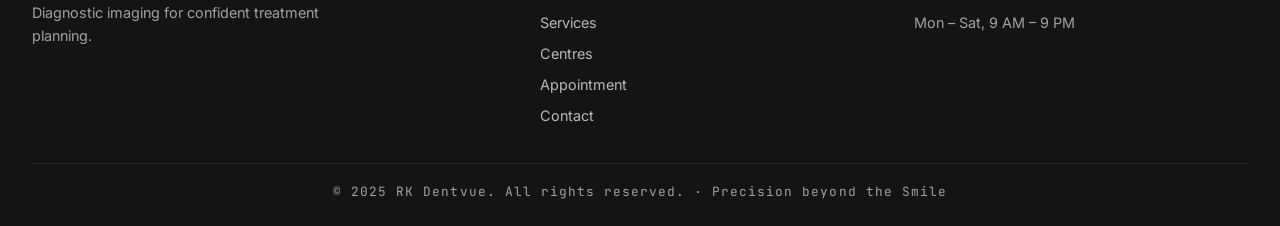
==== commit 84776015: "feedback changes" ====
--- a/about.html
+++ b/about.html
@@ -2,6 +2,7 @@
 <html lang="en">
 <head>
 <meta charset="utf-8">
+<script>(function(){try{var t=localStorage.getItem('theme');if(t)document.documentElement.setAttribute('data-theme',t);}catch(e){}})();</script>
 <meta name="viewport" content="width=device-width,initial-scale=1,viewport-fit=cover">
 <meta name="theme-color" content="#fafaf9">
 <link rel="icon" href="data:image/svg+xml,%3Csvg xmlns='http://www.w3.org/2000/svg' viewBox='0 0 32 32'%3E%3Crect width='32' height='32' rx='8' fill='%231a1a1a'/%3E%3Ctext x='16' y='22' text-anchor='middle' font-family='sans-serif' font-size='14' font-weight='700' fill='%23a07828'%3ERK%3C/text%3E%3C/svg%3E">
@@ -10,7 +11,7 @@
 <link rel="preconnect" href="https://fonts.googleapis.com">
 <link rel="preconnect" href="https://fonts.gstatic.com" crossorigin>
 <link href="https://fonts.googleapis.com/css2?family=Plus+Jakarta+Sans:wght@400;500;600;700;800&family=Inter:wght@300;400;500;600&family=JetBrains+Mono:wght@400;500&display=swap" rel="stylesheet">
-<link rel="stylesheet" href="css/style.css?v=3">
+<link rel="stylesheet" href="css/style.css?v=9">
 </head>
 <body>
 <nav class="nav" id="nav">
@@ -33,8 +34,7 @@
       <button class="theme-toggle" id="themeToggle" aria-label="Toggle theme">
         <svg width="16" height="16" viewBox="0 0 24 24" fill="none" stroke="currentColor" stroke-width="2" stroke-linecap="round"><path d="M21 12.79A9 9 0 1 1 11.21 3 7 7 0 0 0 21 12.79z"/></svg>
       </button>
-      </a>
-      <button class="nav-icon feedback-trigger" aria-label="Share feedback" title="Feedback">
+      <button class="nav-icon feedback-trigger" aria-label="Share feedback" title="Feedback" style="color:#ffbc10;border-color:#ffbc10;background:var(--card)">
         <svg width="18" height="18" viewBox="0 0 24 24" fill="none" stroke="currentColor" stroke-width="2" stroke-linecap="round" stroke-linejoin="round"><path d="M21 15a2 2 0 0 1-2 2H7l-4 4V5a2 2 0 0 1 2-2h14a2 2 0 0 1 2 2z"></path></svg>
         <span>Feedback</span>
       </button>
@@ -66,7 +66,7 @@
     <div class="about-card" style="display:flex;flex-direction:column;align-items:center;justify-content:center;text-align:center">
       <img src="assets/logo.jpg" alt="RK Dentvue logo" style="width:120px;height:120px;border-radius:50%;object-fit:cover;margin-bottom:16px;box-shadow:var(--shadow)">
       <h3 style="margin-bottom:8px">Led by</h3>
-      <p class="muted" style="margin-bottom:12px"><strong style="color:#1a1a1a">P. Ravindra Reddy</strong> — Director, RK Dentvue, with a focus on precision diagnostics, patient safety and close collaboration with referring dentists.</p>
+      <p class="muted" style="margin-bottom:12px"><strong style="color:var(--ink)">P. Ravindra Reddy</strong> — Director, RK Dentvue, with a focus on precision diagnostics, patient safety and close collaboration with referring dentists.</p>
       <p class="muted" style="margin-bottom:0">We work closely with referring dentists and share digital reports promptly.</p>
     </div>
   </div>
@@ -80,7 +80,7 @@
       <div class="trust-item"><strong>3 centres</strong><span>Across 2 states</span></div>
       <div class="trust-item"><strong>Mon–Sat</strong><span>9 AM to 9 PM</span></div>
     </div>
-    <p style="margin-top:24px;text-align:center;font-family:var(--f-display);font-weight:700;letter-spacing:.08em;color:#1a1a1a">CLEAR VISION. ACCURATE DIAGNOSIS. BETTER CARE.</p>
+    <p style="margin-top:24px;text-align:center;font-family:var(--f-display);font-weight:700;letter-spacing:.08em;color:var(--ink)">CLEAR VISION. ACCURATE DIAGNOSIS. BETTER CARE.</p>
   </div>
 </section>
 <footer class="footer">
--- a/css/style.css
+++ b/css/style.css
@@ -1,6 +1,6 @@
 /* RK Dentvue — professional premium stylesheet */
 :root{
-  --primary:#7c3aed; --primary-2:#6d28d9; --accent:#f59e0b; --accent-soft:#fef3c7;
+  --primary:#7c3aed; --primary-2:#6d28d9; --accent:#ffbc10; --accent-soft:#fff7e0;
   --bg:#ffffff; --bg-2:#ffffff; --card:#ffffff; --ink:#0f172a; --muted:#64748b; --muted-2:#94a3b8;
   --line:#e5e7eb; --line-strong:#d1d5db;
   --success:#10b981; --danger:#ef4444;
@@ -10,23 +10,27 @@
   --f-display:'Plus Jakarta Sans',system-ui,sans-serif; --f-body:'Inter',system-ui,sans-serif; --f-mono:'JetBrains Mono',monospace;
   --max:1280px;
   --forest:#00663d; --leaf:#ffbc10;
-  --form-card:#f0fdfa; --form-border:#b8ecec;
+  --form-card:#faf8ff; --form-border:#e8e0ff; --input-bg:#fcfbff; --input-border:#e8e0ff;
+  --card-tint:#faf8ff; --card-tint-border:#e8e0ff;
+  --service-tint:#f0fdfa; --service-tint-border:#d4f0e8;
+  --branch-border:#d8ccff;
+  --chip-bg:#f0fdfa; --chip-border:#d4f0e8; --chip-text:#1a1a1a;
 }
 @media (prefers-color-scheme: dark){:root:not([data-theme="light"]){
-  --bg:#0b1020; --bg-2:#0b1020; --card:#111827; --ink:#f1f5f9; --muted:#94a3b8; --muted-2:#64748b;
-  --line:#1f2937; --line-strong:#374155; --accent:#fbbf24; --accent-soft:rgba(251,191,36,.12);
-  --primary:#a78bfa; --primary-2:#7c3aed;
+  --bg:#0b1020; --bg-2:#111827; --card:#111827; --ink:#f1f5f9; --muted:#94a3b8; --muted-2:#64748b;
+  --line:#1f2937; --line-strong:#374155; --accent:#ffbc10; --accent-soft:rgba(255,188,16,.12);
+  --primary:#8b5cf6; --primary-2:#7c3aed;
   --shadow:0 1px 3px rgba(0,0,0,.3),0 8px 24px -12px rgba(0,0,0,.5);
-  --shadow-lg:0 4px 8px rgba(0,0,0,.3),0 20px 40px -16px rgba(0,0,0,.6); --form-card:#0f2a2e; --form-border:#1f4a4e; color-scheme:dark}}
+  --shadow-lg:0 4px 8px rgba(0,0,0,.3),0 20px 40px -16px rgba(0,0,0,.6); --form-card:#111827; --form-border:#374155; --input-bg:#111827; --input-border:#374155; --card-tint:#111827; --card-tint-border:#374155; --service-tint:#0f2a2e; --service-tint-border:#1f4a4e; --branch-border:#374155; --chip-bg:#111827; --chip-border:#374155; --chip-text:#f1f5f9; color-scheme:dark}}
 :root[data-theme="dark"]{
-  --bg:#0b1020; --bg-2:#0b1020; --card:#111827; --ink:#f1f5f9; --muted:#94a3b8; --muted-2:#64748b;
-  --line:#1f2937; --line-strong:#374155; --accent:#fbbf24; --accent-soft:rgba(251,191,36,.12);
-  --primary:#a78bfa; --primary-2:#7c3aed; --form-card:#0f2a2e; --form-border:#1f4a4e; color-scheme:dark}
+  --bg:#0b1020; --bg-2:#111827; --card:#111827; --ink:#f1f5f9; --muted:#94a3b8; --muted-2:#64748b;
+  --line:#1f2937; --line-strong:#374155; --accent:#ffbc10; --accent-soft:rgba(255,188,16,.12);
+  --primary:#8b5cf6; --primary-2:#7c3aed; --form-card:#111827; --form-border:#374155; --input-bg:#111827; --input-border:#374155; --card-tint:#111827; --card-tint-border:#374155; --service-tint:#0f2a2e; --service-tint-border:#1f4a4e; --branch-border:#374155; --chip-bg:#111827; --chip-border:#374155; --chip-text:#f1f5f9; color-scheme:dark}
 :root[data-theme="light"]{
-  --primary:#7c3aed; --primary-2:#6d28d9; --accent:#f59e0b; --accent-soft:#fef3c7;
+  --primary:#7c3aed; --primary-2:#6d28d9; --accent:#ffbc10; --accent-soft:#fff7e0;
   --bg:#ffffff; --bg-2:#ffffff; --card:#ffffff; --ink:#0f172a; --muted:#64748b; --muted-2:#94a3b8;
   --line:#e5e7eb; --line-strong:#d1d5db;
-  --success:#10b981; --danger:#ef4444; --form-card:#f0fdfa; --form-border:#b8ecec; color-scheme:light}
+  --success:#10b981; --danger:#ef4444; --form-card:#faf8ff; --form-border:#e8e0ff; --input-bg:#fcfbff; --input-border:#e8e0ff; --card-tint:#faf8ff; --card-tint-border:#e8e0ff; --service-tint:#f0fdfa; --service-tint-border:#d4f0e8; --branch-border:#d8ccff; --chip-bg:#f0fdfa; --chip-border:#d4f0e8; --chip-text:#1a1a1a; color-scheme:light}
 *{box-sizing:border-box;margin:0;padding:0}
 html{scroll-behavior:smooth;scroll-padding-top:80px}
 body{background:var(--bg);color:var(--ink);font-family:var(--f-body);font-size:16px;line-height:1.6;-webkit-font-smoothing:antialiased}
@@ -88,7 +92,7 @@
   z-index:9998;
   width:100%;
   max-width:400px;
-  background:#fff;
+  background:var(--card);
   border-radius:16px;
   box-shadow:0 8px 24px rgba(0,0,0,.15);
   padding:14px 16px;
@@ -99,13 +103,14 @@
 }
 @media (max-width:768px){.chat-bubble{display:flex}}
 .chat-bubble .whatsapp-float{width:50px;height:50px}
-.chat-bubble .msg{font-size:.85rem;color:#64748b;text-align:center;font-weight:500}
-.chat-bubble .wa-number{margin-top:6px;font-size:.8rem;color:#0f172a;font-weight:600}
-.chat-bubble .wa-number a{color:#0f172a}
-.card{background:#faf8ff;border:1px solid #e8e0ff;border-radius:var(--r);padding:24px;box-shadow:0 10px 30px rgba(0,0,0,.18);transition:border-color .2s,transform .2s,box-shadow .2s}
+.chat-bubble .msg{font-size:.85rem;color:var(--muted);text-align:center;font-weight:500}
+.chat-bubble .wa-number{margin-top:6px;font-size:.8rem;color:var(--ink);font-weight:600}
+.chat-bubble .wa-number a{color:var(--ink)}
+.card{background:var(--card-tint);border:1px solid var(--card-tint-border);border-radius:var(--r);padding:24px;box-shadow:0 10px 30px rgba(0,0,0,.18);transition:border-color .2s,transform .2s,box-shadow .2s}
 .card:hover{border-color:var(--primary);box-shadow:var(--shadow-lg);transform:translateY(-4px)}
 .nav{position:fixed;top:0;left:0;right:0;z-index:50;background:rgba(255,255,255,.9);backdrop-filter:blur(12px);-webkit-backdrop-filter:blur(12px);border-bottom:1px solid var(--line)}
 :root[data-theme="dark"] .nav{background:rgba(11,18,32,.9)}
+@media (prefers-color-scheme: dark){:root:not([data-theme="light"]) .nav{background:rgba(11,18,32,.9)}}
 .nav-inner{display:flex;align-items:center;justify-content:space-between;height:72px;gap:24px}
 .brand{display:flex;align-items:center;gap:10px}
 .brand-logo{width:36px;height:36px;border-radius:50%;object-fit:cover}
@@ -167,9 +172,9 @@
 .about-card .big{font-family:var(--f-display);font-size:3.2rem;font-weight:800;color:var(--primary);letter-spacing:-.04em;line-height:1;margin-bottom:8px}
 .services-grid{display:grid;grid-template-columns:repeat(3,1fr);gap:20px}
 @media (max-width:900px){.services-grid{grid-template-columns:1fr}}
-.service-card{background:#f0fdfa;border:1px solid #d4f0e8;border-radius:var(--r);padding:28px;transition:border-color .2s,box-shadow .2s}
+.service-card{background:var(--service-tint);border:1px solid var(--service-tint-border);border-radius:var(--r);padding:28px;transition:border-color .2s,box-shadow .2s}
 .service-card:hover{border-color:var(--primary);box-shadow:var(--shadow)}
-.service-card .icon{width:48px;height:48px;border-radius:10px;background:#f0fdfa;color:var(--primary);display:grid;place-items:center;margin-bottom:16px}
+.service-card .icon{width:48px;height:48px;border-radius:10px;background:var(--service-tint);color:var(--primary);display:grid;place-items:center;margin-bottom:16px}
 .service-card h3{margin-bottom:6px}
 .service-card p{color:var(--muted);font-size:.92rem;margin:0}
 .why-grid{display:grid;grid-template-columns:repeat(3,1fr);gap:20px}
@@ -180,12 +185,12 @@
 .why-card p{color:var(--muted);font-size:.9rem;margin:0}
 .branches{display:grid;grid-template-columns:repeat(3,1fr);gap:20px}
 @media (max-width:900px){.branches{grid-template-columns:1fr}}
-.branch{background:var(--card);border:1px solid #d8ccff;border-radius:var(--r);padding:28px;display:flex;flex-direction:column;gap:12px;box-shadow:0 12px 40px rgba(0,0,0,.25)}
+.branch{background:var(--card);border:1px solid var(--branch-border);border-radius:var(--r);padding:28px;display:flex;flex-direction:column;gap:12px;box-shadow:0 12px 40px rgba(0,0,0,.25)}
 .branch .area{font-family:var(--f-mono);font-size:.7rem;color:var(--accent);letter-spacing:.16em;text-transform:uppercase;font-weight:500}
 .branch h3{font-size:1.15rem}
 .branch p{color:var(--muted);font-size:.92rem;flex:1;margin:0}
 .branch .chips{display:flex;flex-wrap:wrap;gap:6px;margin:4px 0 8px}
-.branch .chips span{font-family:var(--f-mono);font-size:.7rem;color:#1a1a1a;background:#f0fdfa;border:1px solid #d4f0e8;padding:4px 10px;border-radius:6px;letter-spacing:.05em}
+.branch .chips span{font-family:var(--f-mono);font-size:.7rem;color:var(--chip-text);background:var(--chip-bg);border:1px solid var(--chip-border);padding:4px 10px;border-radius:6px;letter-spacing:.05em}
 .contact-grid{display:grid;grid-template-columns:1fr 1.1fr;gap:40px;align-items:start}
 @media (max-width:900px){.contact-grid{grid-template-columns:1fr}}
 .info-card{display:flex;align-items:center;gap:14px;padding:18px 20px;background:var(--card);border:1px solid var(--line);border-radius:var(--r-sm)}
@@ -193,7 +198,7 @@
 .info-card .k{font-family:var(--f-mono);font-size:.68rem;color:var(--muted);letter-spacing:.16em;text-transform:uppercase;margin-bottom:2px}
 .info-card .v{font-weight:600;color:var(--ink);font-size:.95rem}
 .form-grid{display:grid;gap:12px}
-.form-grid input,.form-grid select,.form-grid textarea{padding:13px 15px;border-radius:var(--r-sm);border:1px solid #e8e0ff;background:#fcfbff;color:var(--ink);font:inherit;width:100%;transition:border-color .2s,box-shadow .2s;box-shadow:0 1px 2px rgba(167,139,250,.12)}
+.form-grid input,.form-grid select,.form-grid textarea{padding:13px 15px;border-radius:var(--r-sm);border:1px solid var(--input-border);background:var(--input-bg);color:var(--ink);font:inherit;width:100%;transition:border-color .2s,box-shadow .2s;box-shadow:0 1px 2px rgba(167,139,250,.12)}
 .form-grid input:focus,.form-grid select:focus,.form-grid textarea:focus{outline:none;border-color:var(--primary);box-shadow:0 0 0 3px rgba(167,139,250,.18)}
 .form-grid textarea{resize:vertical}
 .faq{display:grid;gap:12px}
@@ -251,7 +256,7 @@
 .gallery img:hover{transform:scale(1.02)}
 .trust-strip{display:grid;grid-template-columns:repeat(4,1fr);gap:8px;background:transparent}
 @media (max-width:900px){.trust-strip{grid-template-columns:repeat(2,1fr)}}
-.trust-item{background:#f0fdfa;padding:24px 20px;border:1px solid #d4f0e8;border-radius:var(--r)}
+.trust-item{background:var(--service-tint);padding:24px 20px;border:1px solid var(--service-tint-border);border-radius:var(--r)}
 .trust-item strong{display:block;font-family:var(--f-display);font-size:1.1rem;font-weight:700;color:var(--ink);margin-bottom:4px}
 .trust-item span{font-size:.85rem;color:var(--muted)}
 .process-grid{display:grid;grid-template-columns:repeat(3,1fr);gap:24px;counter-reset:step}
@@ -267,11 +272,11 @@
 .appt-hero::after{content:'';position:absolute;right:-120px;top:-120px;width:360px;height:360px;border-radius:50%;background:radial-gradient(circle,var(--accent-soft),transparent 70%);pointer-events:none}
 .appt-grid{display:grid;grid-template-columns:1.05fr .95fr;gap:36px;align-items:start}
 @media (max-width:900px){.appt-grid{grid-template-columns:1fr}}
-.appt-card{background:#faf8ff;border:1px solid #e8e0ff;border-radius:var(--r);padding:32px;box-shadow:0 10px 30px rgba(0,0,0,.18)}
+.appt-card{background:var(--card-tint);border:1px solid var(--card-tint-border);border-radius:var(--r);padding:32px;box-shadow:0 10px 30px rgba(0,0,0,.18)}
 .appt-card h3{margin-bottom:6px}
 .field{display:grid;gap:6px;margin-bottom:16px}
 .field label{font-size:.85rem;font-weight:600;color:var(--ink)}
-.field .input,.field select,.field textarea{width:100%;padding:13px 15px;border:1px solid #e8e0ff;border-radius:10px;background:#fcfbff;color:var(--ink);font:inherit;transition:border-color .2s,box-shadow .2s;box-shadow:0 1px 2px rgba(167,139,250,.12)}
+.field .input,.field select,.field textarea{width:100%;padding:13px 15px;border:1px solid var(--input-border);border-radius:10px;background:var(--input-bg);color:var(--ink);font:inherit;transition:border-color .2s,box-shadow .2s;box-shadow:0 1px 2px rgba(167,139,250,.12)}
 .field .input:focus,.field select:focus,.field textarea:focus{outline:none;border-color:var(--primary);box-shadow:0 0 0 3px rgba(167,139,250,.18)}
 .field textarea{resize:vertical;min-height:96px}
 .centre-grid{display:grid;grid-template-columns:repeat(3,1fr);gap:10px;margin-bottom:18px}
@@ -304,6 +309,31 @@
 .whatsapp-link:hover { transform: translateY(-3px); background: var(--primary-2); box-shadow: 0 12px 24px rgba(124, 58, 237, .38); }
 .whatsapp-link:focus-visible { outline: 3px solid var(--primary); outline-offset: 3px; }
 .whatsapp-icon { display: grid; width: 36px; height: 36px; place-items: center; border-radius: 50%; background: rgba(255,255,255,.15); }
+:root[data-theme="dark"] .feedback-modal,:root[data-theme="dark"] .feedback-modal *{color:#f1f5f9 !important}
+:root[data-theme="dark"] .feedback-modal.open,:root[data-theme="dark"] .feedback-modal.open .container{background:linear-gradient(135deg,#1e293b,#0f172a) !important}
+:root[data-theme="dark"] .feedback-modal .star{color:#94a3b8 !important}
+:root[data-theme="dark"] .feedback-modal .star.active{color:#ffbc10 !important}
+@media (prefers-color-scheme: dark){
+  :root:not([data-theme="light"]) .feedback-modal,:root:not([data-theme="light"]) .feedback-modal *{color:#f1f5f9 !important}
+  :root:not([data-theme="light"]) .feedback-modal.open,:root:not([data-theme="light"]) .feedback-modal.open .container{background:linear-gradient(135deg,#1e293b,#0f172a) !important}
+  :root:not([data-theme="light"]) .feedback-modal .star{color:#94a3b8 !important}
+  :root:not([data-theme="light"]) .feedback-modal .star.active{color:#ffbc10 !important}
+}
+
+:root[data-theme="dark"] .feedback-modal.open,:root[data-theme="dark"] .feedback-modal.open .container{background:linear-gradient(135deg,#1e293b,#0f172a) !important;color:#f1f5f9 !important}
+@media (prefers-color-scheme: dark){:root:not([data-theme="light"]) .feedback-modal.open,:root:not([data-theme="light"]) .feedback-modal.open .container{background:linear-gradient(135deg,#1e293b,#0f172a) !important;color:#f1f5f9 !important}}
+:root[data-theme="dark"] .feedback-modal .field .input,:root[data-theme="dark"] .feedback-modal .field select,:root[data-theme="dark"] .feedback-modal .field textarea,:root[data-theme="dark"] .feedback-modal .form-grid input,:root[data-theme="dark"] .feedback-modal .form-grid select,:root[data-theme="dark"] .feedback-modal .form-grid textarea{background:#0b1020 !important;color:#f1f5f9 !important;border-color:#374155 !important}
+@media (prefers-color-scheme: dark){:root:not([data-theme="light"]) .feedback-modal .field .input,:root:not([data-theme="light"]) .feedback-modal .field select,:root:not([data-theme="light"]) .feedback-modal .field textarea,:root:not([data-theme="light"]) .feedback-modal .form-grid input,:root:not([data-theme="light"]) .feedback-modal .form-grid select,:root:not([data-theme="light"]) .feedback-modal .form-grid textarea{background:#0b1020 !important;color:#f1f5f9 !important;border-color:#374155 !important}}
+
+@media (prefers-color-scheme: dark){
+  .feedback-modal .eyebrow,.feedback-modal h2,.feedback-modal .lead,.feedback-modal label,.feedback-modal .yn-row span,.feedback-modal .field label{color:#f1f5f9}
+  .feedback-modal .star{color:#94a3b8}
+  .feedback-modal .star.active{color:#ffbc10}
+}
+:root[data-theme="dark"] .feedback-modal .eyebrow,:root[data-theme="dark"] .feedback-modal h2,:root[data-theme="dark"] .feedback-modal .lead,:root[data-theme="dark"] .feedback-modal label,:root[data-theme="dark"] .feedback-modal .yn-row span,:root[data-theme="dark"] .feedback-modal .field label{color:#f1f5f9}
+:root[data-theme="dark"] .feedback-modal .star{color:#94a3b8}
+:root[data-theme="dark"] .feedback-modal .star.active{color:#ffbc10}
+
 @media (max-width:640px){
   .nav-icon span{display:none}
   .nav-icon{padding:0;width:40px;justify-content:center}
@@ -335,12 +365,12 @@
 .yn-options label{display:flex;align-items:center;gap:6px;font-size:.9rem;color:var(--ink);cursor:pointer}
 .yn-options input{accent-color:var(--primary)}
 
-.nav-icon{display:inline-flex;align-items:center;gap:6px;padding:0 12px;height:40px;border-radius:10px;color:#ffbc10;border:1.5px solid #ffbc10;transition:background .2s,color .2s,border-color .2s;font-size:.85rem;font-weight:600;background:var(--card)}
+.nav-icon{display:inline-flex;align-items:center;gap:6px;padding:0 12px;height:40px;border-radius:10px;color:#ffbc10 !important;border:1.5px solid #ffbc10;transition:background .2s,color .2s,border-color .2s;font-size:.85rem;font-weight:600;background:var(--card)}
 .nav-icon:hover{background:#ffbc10;border-color:#ffbc10;color:#1a1a1a}
 /* Feedback modal */
 .feedback-modal{display:none}
 .feedback-modal.open{display:block;position:fixed;inset:0;z-index:60;background:rgba(0,0,0,.55);overflow:auto;padding:24px}
-.feedback-modal.open .container{max-width:680px;margin:40px auto;background:#faf8ff;border-radius:var(--r);padding:28px 32px;box-shadow:0 10px 30px rgba(0,0,0,.18);position:relative}
+.feedback-modal.open .container{max-width:680px;margin:40px auto;background:linear-gradient(135deg,var(--form-card),var(--bg-2));border:1px solid var(--form-border);border-top:4px solid var(--primary);border-radius:var(--r);padding:32px 36px;box-shadow:0 20px 50px rgba(0,0,0,.25);position:relative}
 .feedback-close{position:absolute;top:12px;right:16px;font-size:1.8rem;line-height:1;background:none;border:none;color:var(--muted);cursor:pointer}
 .feedback-modal h2{font-size:1.5rem;margin-bottom:4px}
 .feedback-modal .lead{font-size:.9rem;margin-bottom:12px}
@@ -353,6 +383,21 @@
 .star:hover{transform:scale(1.1)}
 .check-grid{display:grid;grid-template-columns:repeat(3,1fr);gap:10px}
 @media (max-width:640px){.check-grid{grid-template-columns:1fr}}
+
+/* Enhanced feedback modal */
+.feedback-modal.open .container h2{font-weight:800;margin-bottom:4px}
+.feedback-modal .star-rating{gap:8px;margin:6px 0 10px}
+.feedback-modal .star{font-size:2.4rem;color:var(--muted-2);transition:color .15s,transform .15s}
+.feedback-modal .star:hover{transform:scale(1.2);color:var(--accent)}
+.feedback-modal .star.active{color:var(--accent);text-shadow:0 0 10px rgba(255,188,16,.45)}
+.yn-row{background:var(--bg-2);border:1px solid var(--line)}
+.yn-row:hover{border-color:var(--primary);transform:translateY(-1px)}
+.check-option{background:var(--bg-2)}
+.check-option:hover{border-color:var(--primary)}
+#feedback-form button[type="submit"], .feedback-modal button[type="submit"]{background:linear-gradient(90deg,var(--primary),var(--primary-2));color:#fff;font-weight:700;letter-spacing:.03em;box-shadow:0 8px 20px rgba(124,58,237,.35)}
+#feedback-form button[type="submit"]:hover, .feedback-modal button[type="submit"]:hover{transform:translateY(-2px);box-shadow:0 12px 26px rgba(124,58,237,.45)}
+.feedback-close{background:var(--bg-2);border-radius:50%;width:36px;height:36px;display:grid;place-items:center;color:var(--ink);font-size:1.4rem;transition:background .2s,color .2s}
+.feedback-close:hover{background:var(--primary);color:#fff}
 .check-option{display:flex;align-items:center;gap:10px;border:1px solid var(--line);border-radius:10px;padding:12px 14px;cursor:pointer;background:var(--card);transition:border-color .2s,background .2s}
 .check-option:has(input:checked){border-color:var(--primary);background:var(--bg-2)}
 .check-option input{accent-color:var(--primary);width:16px;height:16px}
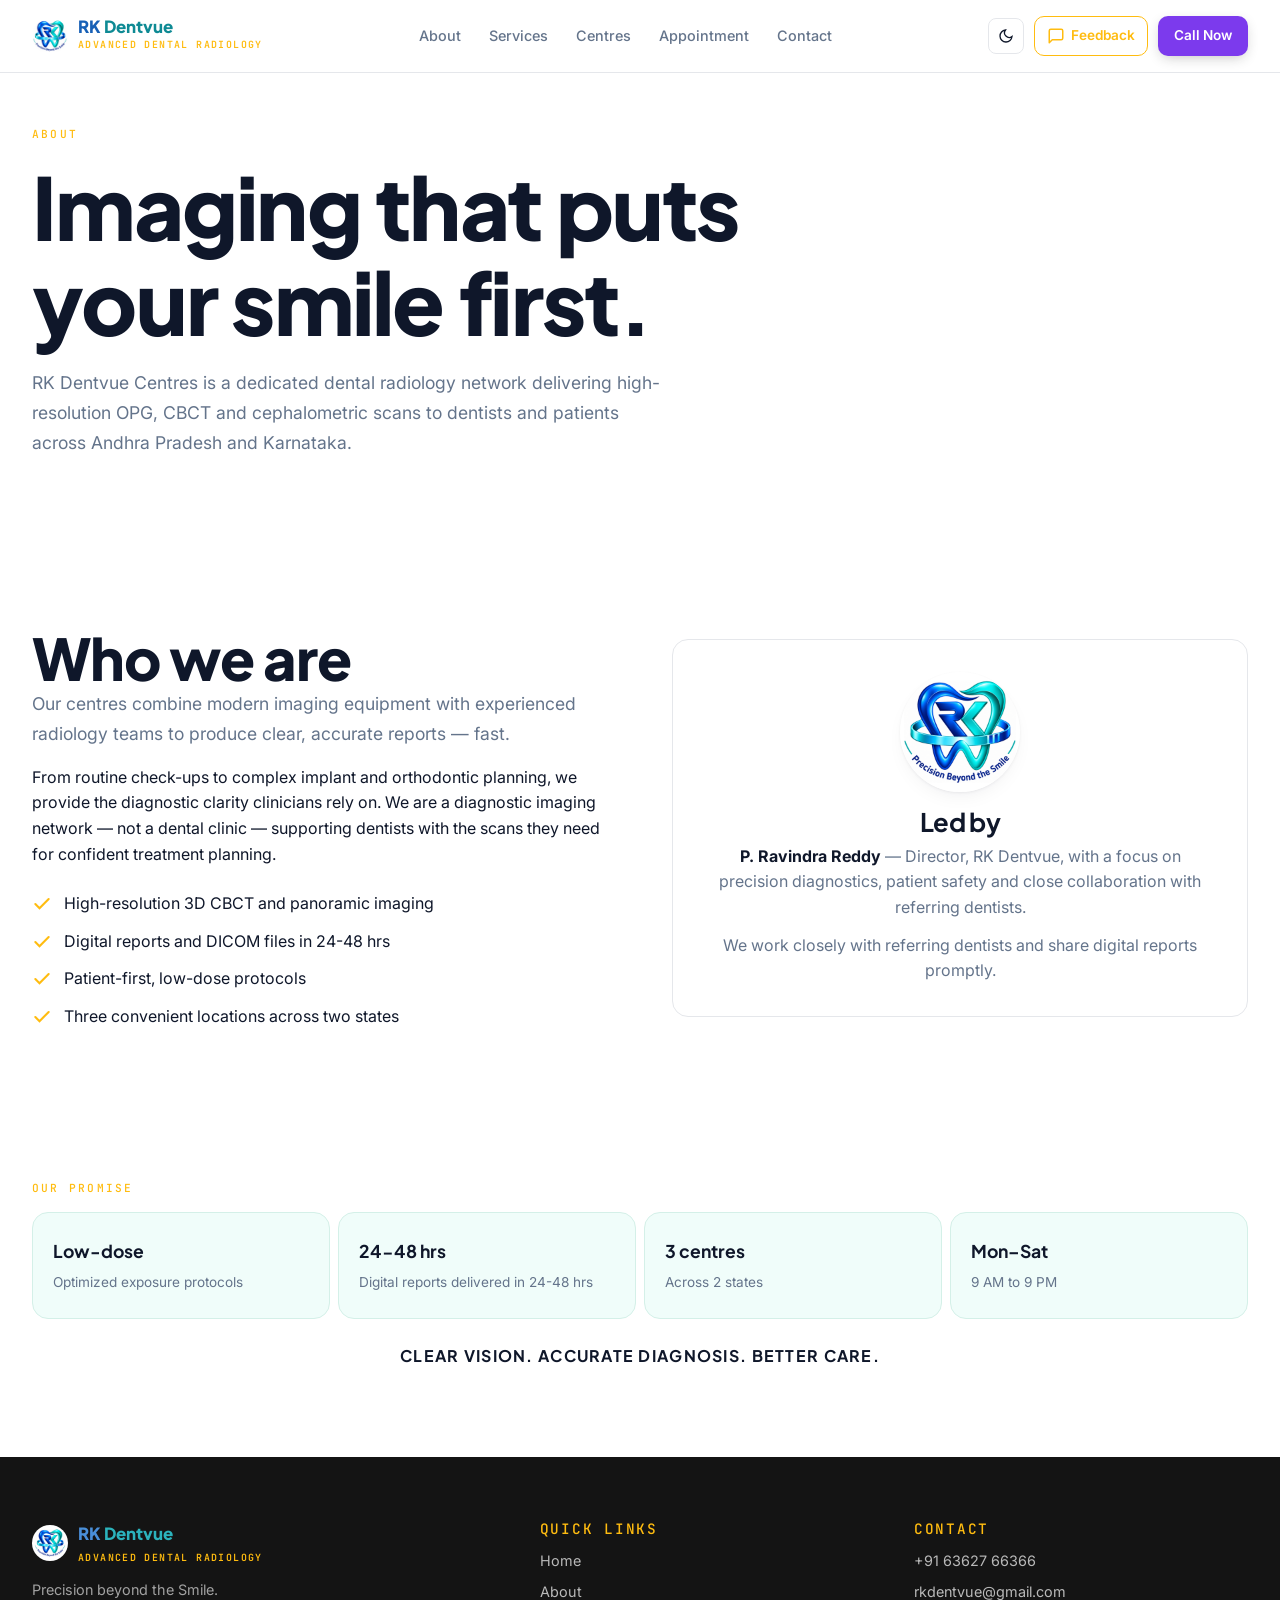
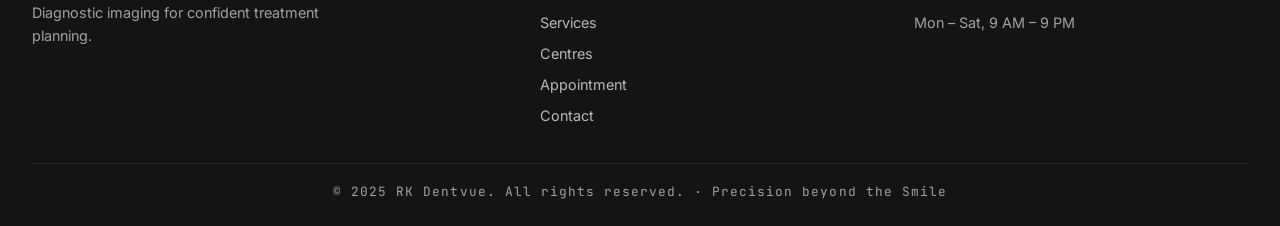
==== commit f20d4a21: "24-48hrs report" ====
--- a/about.html
+++ b/about.html
@@ -58,7 +58,7 @@
       <p>From routine check-ups to complex implant and orthodontic planning, we provide the diagnostic clarity clinicians rely on. We are a diagnostic imaging network — not a dental clinic — supporting dentists with the scans they need for confident treatment planning.</p>
       <ul class="about-list">
         <li><svg width="20" height="20" viewBox="0 0 24 24" fill="none" stroke="currentColor" stroke-width="2.5" stroke-linecap="round"><path d="M20 6 9 17l-5-5"/></svg><span>High-resolution 3D CBCT and panoramic imaging</span></li>
-        <li><svg width="20" height="20" viewBox="0 0 24 24" fill="none" stroke="currentColor" stroke-width="2.5" stroke-linecap="round"><path d="M20 6 9 17l-5-5"/></svg><span>Same-day digital reports and DICOM files</span></li>
+        <li><svg width="20" height="20" viewBox="0 0 24 24" fill="none" stroke="currentColor" stroke-width="2.5" stroke-linecap="round"><path d="M20 6 9 17l-5-5"/></svg><span>Digital reports and DICOM files in 24-48 hrs</span></li>
         <li><svg width="20" height="20" viewBox="0 0 24 24" fill="none" stroke="currentColor" stroke-width="2.5" stroke-linecap="round"><path d="M20 6 9 17l-5-5"/></svg><span>Patient-first, low-dose protocols</span></li>
         <li><svg width="20" height="20" viewBox="0 0 24 24" fill="none" stroke="currentColor" stroke-width="2.5" stroke-linecap="round"><path d="M20 6 9 17l-5-5"/></svg><span>Three convenient locations across two states</span></li>
       </ul>
@@ -76,7 +76,7 @@
     <span class="eyebrow">Our promise</span>
     <div class="trust-strip">
       <div class="trust-item"><strong>Low-dose</strong><span>Optimized exposure protocols</span></div>
-      <div class="trust-item"><strong>Same-day</strong><span>Digital reports delivered fast</span></div>
+      <div class="trust-item"><strong>24-48 hrs</strong><span>Digital reports delivered in 24-48 hrs</span></div>
       <div class="trust-item"><strong>3 centres</strong><span>Across 2 states</span></div>
       <div class="trust-item"><strong>Mon–Sat</strong><span>9 AM to 9 PM</span></div>
     </div>
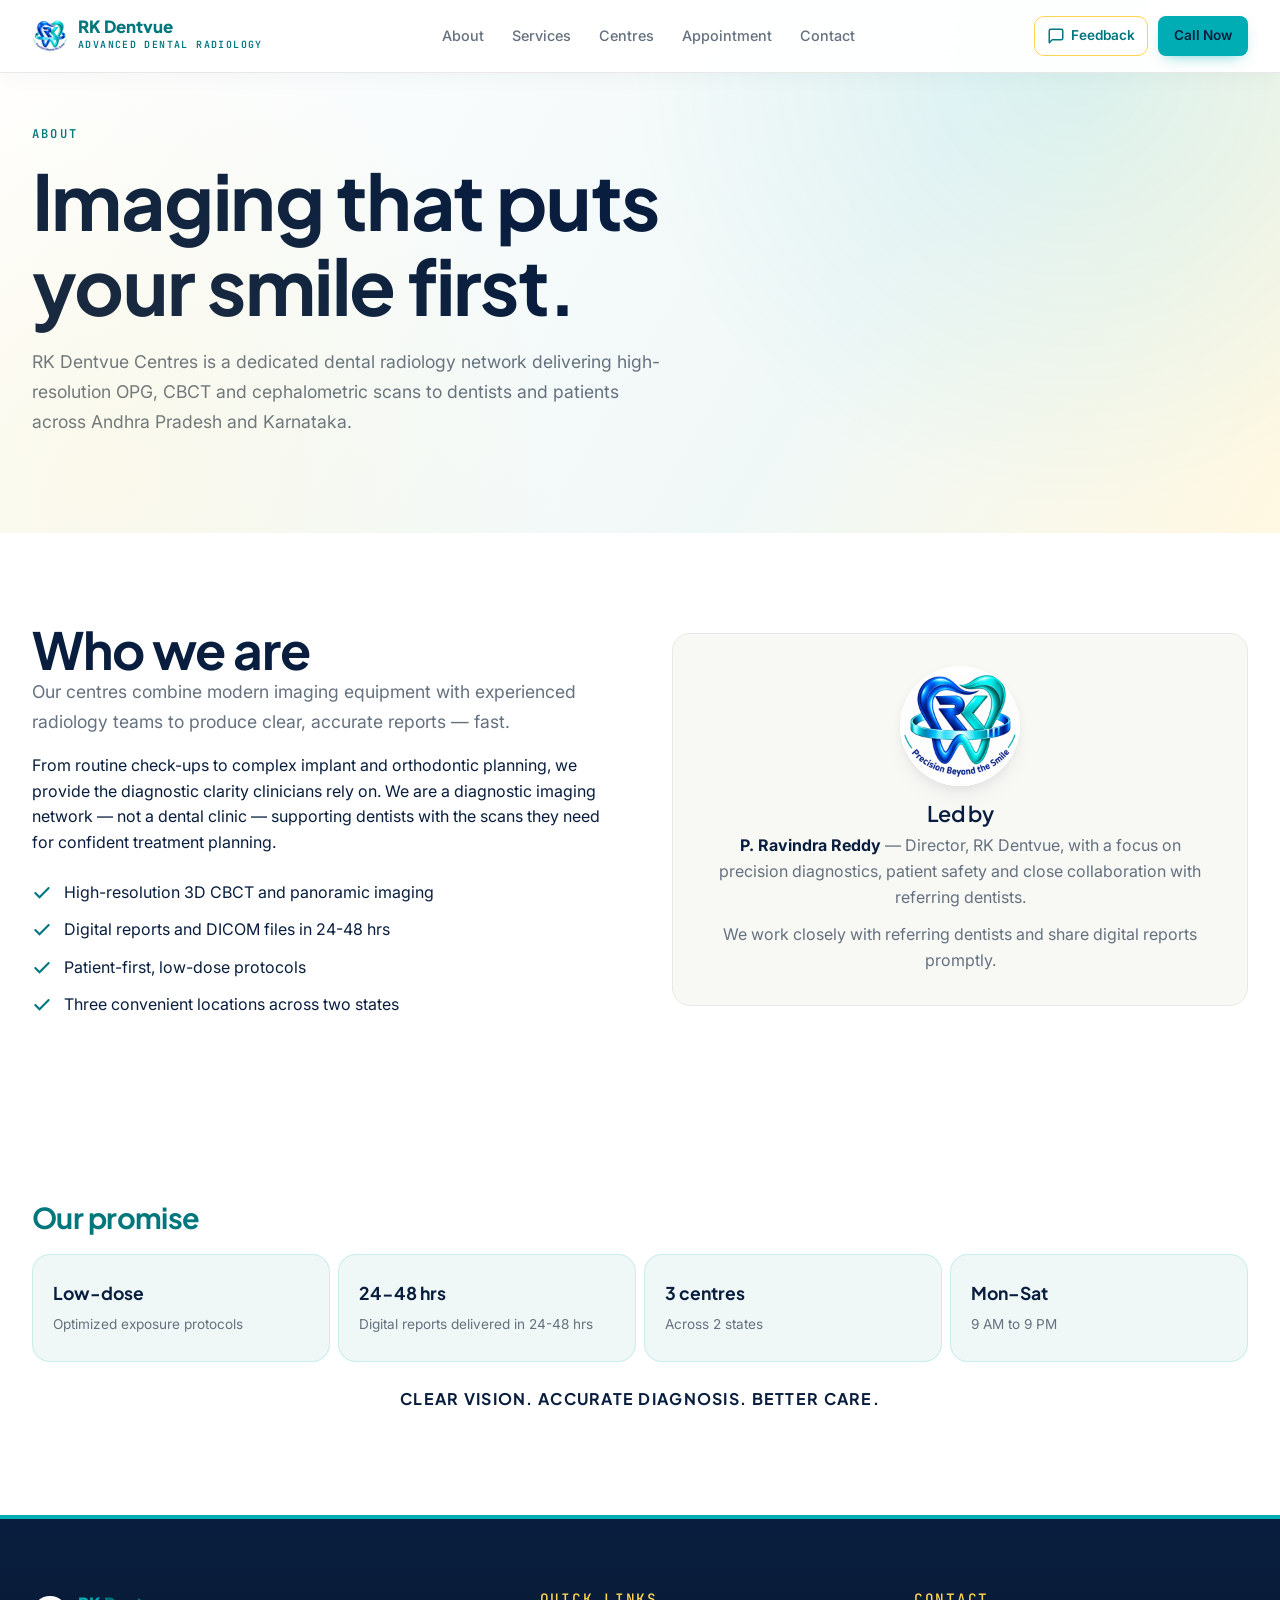
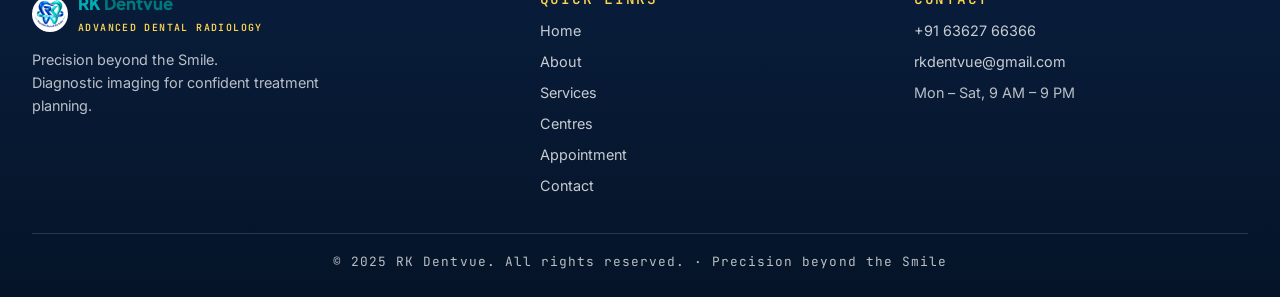
==== commit e6a96bce: "style and color changes" ====
--- a/about.html
+++ b/about.html
@@ -2,16 +2,15 @@
 <html lang="en">
 <head>
 <meta charset="utf-8">
-<script>(function(){try{var t=localStorage.getItem('theme');if(t)document.documentElement.setAttribute('data-theme',t);}catch(e){}})();</script>
 <meta name="viewport" content="width=device-width,initial-scale=1,viewport-fit=cover">
-<meta name="theme-color" content="#fafaf9">
-<link rel="icon" href="data:image/svg+xml,%3Csvg xmlns='http://www.w3.org/2000/svg' viewBox='0 0 32 32'%3E%3Crect width='32' height='32' rx='8' fill='%231a1a1a'/%3E%3Ctext x='16' y='22' text-anchor='middle' font-family='sans-serif' font-size='14' font-weight='700' fill='%23a07828'%3ERK%3C/text%3E%3C/svg%3E">
+<meta name="theme-color" content="#00ADB5">
+<link rel="icon" href="assets/logo.jpg">
 <title>About — RK Dentvue</title>
 <meta name="description" content="About RK Dentvue Centres — Advanced dental radiology network across Andhra Pradesh and Karnataka.">
 <link rel="preconnect" href="https://fonts.googleapis.com">
 <link rel="preconnect" href="https://fonts.gstatic.com" crossorigin>
 <link href="https://fonts.googleapis.com/css2?family=Plus+Jakarta+Sans:wght@400;500;600;700;800&family=Inter:wght@300;400;500;600&family=JetBrains+Mono:wght@400;500&display=swap" rel="stylesheet">
-<link rel="stylesheet" href="css/style.css?v=9">
+<link rel="stylesheet" href="css/style.css?v=15">
 </head>
 <body>
 <nav class="nav" id="nav">
@@ -31,10 +30,7 @@
       <a href="index.html#contact">Contact</a>
     </div>
     <div class="nav-actions">
-      <button class="theme-toggle" id="themeToggle" aria-label="Toggle theme">
-        <svg width="16" height="16" viewBox="0 0 24 24" fill="none" stroke="currentColor" stroke-width="2" stroke-linecap="round"><path d="M21 12.79A9 9 0 1 1 11.21 3 7 7 0 0 0 21 12.79z"/></svg>
-      </button>
-      <button class="nav-icon feedback-trigger" aria-label="Share feedback" title="Feedback" style="color:#ffbc10;border-color:#ffbc10;background:var(--card)">
+      <button class="nav-icon feedback-trigger" aria-label="Share feedback" title="Feedback">
         <svg width="18" height="18" viewBox="0 0 24 24" fill="none" stroke="currentColor" stroke-width="2" stroke-linecap="round" stroke-linejoin="round"><path d="M21 15a2 2 0 0 1-2 2H7l-4 4V5a2 2 0 0 1 2-2h14a2 2 0 0 1 2 2z"></path></svg>
         <span>Feedback</span>
       </button>
--- a/css/style.css
+++ b/css/style.css
@@ -1,51 +1,47 @@
 /* RK Dentvue — professional premium stylesheet */
 :root{
-  --primary:#7c3aed; --primary-2:#6d28d9; --accent:#ffbc10; --accent-soft:#fff7e0;
-  --bg:#ffffff; --bg-2:#ffffff; --card:#ffffff; --ink:#0f172a; --muted:#64748b; --muted-2:#94a3b8;
-  --line:#e5e7eb; --line-strong:#d1d5db;
-  --success:#10b981; --danger:#ef4444;
-  --shadow:0 1px 3px rgba(15,23,42,.06),0 8px 24px -12px rgba(15,23,42,.12);
-  --shadow-lg:0 4px 8px rgba(15,23,42,.06),0 20px 40px -16px rgba(15,23,42,.18);
-  --r:16px; --r-sm:10px;
+  --primary:#00ADB5; --primary-2:#00777d; --accent:#FFD54F; --accent-strong:#8a6500; --accent-soft:#fff8e1;
+  --ink-rgb:9,30,62; --primary-rgb:0,173,181; --primary-2-rgb:0,119,125; --accent-rgb:255,213,79; --white-rgb:255,255,255;
+  --ink-deep:#051428; --ink-soft:#102947; --ink-soft-2:#142b49;
+  --bg:#ffffff; --bg-2:#f8f8f5; --card:#ffffff; --ink:#091E3E; --muted:#65717f; --muted-2:#94a3b8;
+  --line:#e8e9e6; --line-strong:#d5d8d5;
+  --success:#087d62; --success-rgb:8,125,98; --danger:#b54755; --danger-rgb:181,71,85;
+  --shadow:0 2px 8px rgba(var(--ink-rgb),.04),0 12px 32px -18px rgba(var(--ink-rgb),.2);
+  --shadow-lg:0 8px 20px rgba(var(--ink-rgb),.06),0 28px 56px -28px rgba(var(--ink-rgb),.24);
+  --r:18px; --r-sm:12px;
   --f-display:'Plus Jakarta Sans',system-ui,sans-serif; --f-body:'Inter',system-ui,sans-serif; --f-mono:'JetBrains Mono',monospace;
   --max:1280px;
-  --forest:#00663d; --leaf:#ffbc10;
-  --form-card:#faf8ff; --form-border:#e8e0ff; --input-bg:#fcfbff; --input-border:#e8e0ff;
-  --card-tint:#faf8ff; --card-tint-border:#e8e0ff;
-  --service-tint:#f0fdfa; --service-tint-border:#d4f0e8;
-  --branch-border:#d8ccff;
-  --chip-bg:#f0fdfa; --chip-border:#d4f0e8; --chip-text:#1a1a1a;
-}
-@media (prefers-color-scheme: dark){:root:not([data-theme="light"]){
-  --bg:#0b1020; --bg-2:#111827; --card:#111827; --ink:#f1f5f9; --muted:#94a3b8; --muted-2:#64748b;
-  --line:#1f2937; --line-strong:#374155; --accent:#ffbc10; --accent-soft:rgba(255,188,16,.12);
-  --primary:#8b5cf6; --primary-2:#7c3aed;
-  --shadow:0 1px 3px rgba(0,0,0,.3),0 8px 24px -12px rgba(0,0,0,.5);
-  --shadow-lg:0 4px 8px rgba(0,0,0,.3),0 20px 40px -16px rgba(0,0,0,.6); --form-card:#111827; --form-border:#374155; --input-bg:#111827; --input-border:#374155; --card-tint:#111827; --card-tint-border:#374155; --service-tint:#0f2a2e; --service-tint-border:#1f4a4e; --branch-border:#374155; --chip-bg:#111827; --chip-border:#374155; --chip-text:#f1f5f9; color-scheme:dark}}
-:root[data-theme="dark"]{
-  --bg:#0b1020; --bg-2:#111827; --card:#111827; --ink:#f1f5f9; --muted:#94a3b8; --muted-2:#64748b;
-  --line:#1f2937; --line-strong:#374155; --accent:#ffbc10; --accent-soft:rgba(255,188,16,.12);
-  --primary:#8b5cf6; --primary-2:#7c3aed; --form-card:#111827; --form-border:#374155; --input-bg:#111827; --input-border:#374155; --card-tint:#111827; --card-tint-border:#374155; --service-tint:#0f2a2e; --service-tint-border:#1f4a4e; --branch-border:#374155; --chip-bg:#111827; --chip-border:#374155; --chip-text:#f1f5f9; color-scheme:dark}
-:root[data-theme="light"]{
-  --primary:#7c3aed; --primary-2:#6d28d9; --accent:#ffbc10; --accent-soft:#fff7e0;
-  --bg:#ffffff; --bg-2:#ffffff; --card:#ffffff; --ink:#0f172a; --muted:#64748b; --muted-2:#94a3b8;
-  --line:#e5e7eb; --line-strong:#d1d5db;
-  --success:#10b981; --danger:#ef4444; --form-card:#faf8ff; --form-border:#e8e0ff; --input-bg:#fcfbff; --input-border:#e8e0ff; --card-tint:#faf8ff; --card-tint-border:#e8e0ff; --service-tint:#f0fdfa; --service-tint-border:#d4f0e8; --branch-border:#d8ccff; --chip-bg:#f0fdfa; --chip-border:#d4f0e8; --chip-text:#1a1a1a; color-scheme:light}
+  --form-card:var(--card); --form-border:var(--line); --input-bg:var(--card); --input-border:var(--line-strong);
+  --card-tint:var(--card); --card-tint-border:var(--line);
+  --service-tint:#f0f8f7; --service-tint-border:rgba(var(--primary-rgb),.16);
+  --branch-border:rgba(var(--primary-rgb),.2);
+  --chip-bg:var(--service-tint); --chip-border:var(--service-tint-border); --chip-text:var(--ink);
+}
 *{box-sizing:border-box;margin:0;padding:0}
 html{scroll-behavior:smooth;scroll-padding-top:80px}
 body{background:var(--bg);color:var(--ink);font-family:var(--f-body);font-size:16px;line-height:1.6;-webkit-font-smoothing:antialiased}
 img{max-width:100%;display:block}
 a{color:inherit;text-decoration:none}
 button{font:inherit;cursor:pointer;border:none;background:none}
+button:focus-visible,a:focus-visible,input:focus-visible,select:focus-visible,textarea:focus-visible{outline:3px solid rgba(var(--primary-rgb),.4);outline-offset:3px}
 .container{max-width:var(--max);margin:0 auto;padding:0 32px}
 @media (max-width:640px){.container{padding:0 20px}}
-.section{padding:72px 0;position:relative}
-.eyebrow{display:inline-block;font-family:var(--f-mono);font-size:.7rem;letter-spacing:.2em;text-transform:uppercase;font-weight:500;color:var(--accent);margin-bottom:14px}
+.section{padding:88px 0;position:relative}
+#services{background:linear-gradient(145deg,var(--bg) 0%,var(--bg-2) 58%,var(--service-tint) 100%)}
+#branches{background:var(--bg)}
+#process,#contact{background:var(--bg-2)}
+#why{background:linear-gradient(180deg,var(--service-tint),var(--bg) 75%)}
+.section-head{max-width:720px;margin-bottom:48px;position:relative}
+.section-head::after{content:'';display:block;width:56px;height:3px;margin-top:18px;background:var(--accent);border-radius:4px}
+.eyebrow{display:inline-block;font-family:var(--f-mono);font-size:.76rem;letter-spacing:.18em;text-transform:uppercase;font-weight:600;color:var(--primary-2);margin-bottom:14px}
+.section > .container > .eyebrow,.appt-hero > .container > .eyebrow{font-family:var(--f-display);font-size:clamp(1.4rem,2.4vw,1.8rem);font-weight:700;color:var(--primary-2);letter-spacing:-.02em;text-transform:none}
+#services .section-head{max-width:900px;margin-bottom:54px}
+#services .section-head h2{max-width:850px;font-size:clamp(2.55rem,5.2vw,4.25rem);line-height:1.06;letter-spacing:-.035em}
+#services .section-head .lead{max-width:640px}
 h1,h2,h3,h4{font-family:var(--f-display);color:var(--ink);margin:0;line-height:1.1;letter-spacing:-.02em}
-h1{font-size:clamp(3rem,7.5vw,5.4rem);font-weight:800}
-h2{font-size:clamp(2.4rem,4.5vw,3.8rem);font-weight:800}
-h3{font-size:1.6rem;font-weight:700}
-#why h2,#services h2,#process h2,#branches h2,#contact h2,#feedback h2{font-size:clamp(2.8rem,5vw,4.2rem) !important;font-weight:800 !important}
+h1{font-size:clamp(2.8rem,6vw,4.8rem);font-weight:700}
+h2{font-size:clamp(2rem,4vw,3.25rem);font-weight:700}
+h3{font-size:1.35rem;font-weight:600}
 p{margin:0 0 16px}
 .lead{font-size:1.1rem;color:var(--muted);max-width:600px;line-height:1.7}
 .muted{color:var(--muted)}
@@ -54,18 +50,18 @@
 .grid-2{grid-template-columns:repeat(2,1fr)}
 .grid-3{grid-template-columns:repeat(3,1fr)}
 @media (max-width:900px){.grid-2,.grid-3{grid-template-columns:1fr}}
-.btn{display:inline-flex;align-items:center;justify-content:center;gap:10px;padding:14px 26px;border-radius:10px;font-weight:600;font-size:.95rem;transition:background .2s,color .2s,box-shadow .2s,transform .15s}
-.btn-primary{background:var(--primary);color:#fff;box-shadow:0 4px 14px -4px rgba(26,26,26,.3)}
-.btn-primary:hover{background:var(--primary-2);transform:translateY(-1px)}
-.btn-outline{background:transparent;color:var(--primary);border:1.5px solid var(--primary)}
-.btn-outline:hover{background:var(--primary);color:#fff}
+.btn{display:inline-flex;align-items:center;justify-content:center;gap:10px;padding:14px 26px;border-radius:8px;font-weight:600;font-size:.95rem;transition:background .2s,color .2s,box-shadow .2s,transform .15s}
+.btn-primary{background:var(--primary);color:var(--ink);box-shadow:0 6px 16px -8px rgba(var(--primary-rgb),.7)}
+.btn-primary:hover{background:var(--primary-2);transform:translateY(-2px);box-shadow:0 10px 22px -10px rgba(var(--primary-2-rgb),.55)}
+.btn-outline{background:transparent;color:var(--primary-2);border:1.5px solid var(--primary)}
+.btn-outline:hover{background:var(--primary-2);color:#fff;border-color:var(--primary-2)}
 .btn-ghost{background:rgba(255,255,255,.15);color:#fff;border:1.5px solid rgba(255,255,255,.3)}
 .btn-ghost:hover{background:rgba(255,255,255,.25)}
-.btn-dark{background:#1a1a1a;color:#fff}
-.btn-dark:hover{background:var(--primary)}
+.btn-dark{background:var(--ink);color:#fff}
+.btn-dark:hover{background:var(--primary-2)}
 .btn-sm{padding:9px 16px;font-size:.85rem}
-.whatsapp-btn{position:relative;padding:9px 14px;border-radius:24px;background:#25D366;color:#fff;display:inline-flex;align-items:center;gap:8px;font-weight:600;transition:all .2s}
-.whatsapp-btn:hover{background:#1ebe4f;transform:translateY(-1px);box-shadow:0 4px 12px rgba(37,211,102,.3)}
+.whatsapp-btn{position:relative;padding:9px 14px;border-radius:24px;background:var(--primary);color:var(--ink);display:inline-flex;align-items:center;gap:8px;font-weight:600;transition:all .2s}
+.whatsapp-btn:hover{background:var(--primary-2);transform:translateY(-1px);box-shadow:0 4px 12px rgba(var(--primary-rgb),.3)}
 .whatsapp-btn svg{width:18px;height:18px}
 /* Floating WhatsApp Chat Button */
 .whatsapp-float{
@@ -76,13 +72,13 @@
   width:60px;
   height:60px;
   border-radius:50%;
-  background:#25D366;
+  background:var(--primary);
   display:grid;
   place-items:center;
-  box-shadow:0 4px 16px rgba(37,211,102,.4);
+  box-shadow:0 4px 16px rgba(var(--primary-rgb),.3);
   transition:transform .2s, box-shadow .2s;
 }
-.whatsapp-float:hover{transform:scale(1.05);box-shadow:0 6px 20px rgba(37,211,102,.5)}
+.whatsapp-float:hover{transform:scale(1.05);box-shadow:0 6px 20px rgba(var(--primary-rgb),.4)}
 .whatsapp-float svg{width:32px;height:32px}
 /* Mobile bottom chat bubble */
 .chat-bubble{
@@ -94,7 +90,7 @@
   max-width:400px;
   background:var(--card);
   border-radius:16px;
-  box-shadow:0 8px 24px rgba(0,0,0,.15);
+  box-shadow:0 8px 24px rgba(var(--ink-rgb),.15);
   padding:14px 16px;
   display:none;
   flex-direction:column;
@@ -106,11 +102,9 @@
 .chat-bubble .msg{font-size:.85rem;color:var(--muted);text-align:center;font-weight:500}
 .chat-bubble .wa-number{margin-top:6px;font-size:.8rem;color:var(--ink);font-weight:600}
 .chat-bubble .wa-number a{color:var(--ink)}
-.card{background:var(--card-tint);border:1px solid var(--card-tint-border);border-radius:var(--r);padding:24px;box-shadow:0 10px 30px rgba(0,0,0,.18);transition:border-color .2s,transform .2s,box-shadow .2s}
-.card:hover{border-color:var(--primary);box-shadow:var(--shadow-lg);transform:translateY(-4px)}
-.nav{position:fixed;top:0;left:0;right:0;z-index:50;background:rgba(255,255,255,.9);backdrop-filter:blur(12px);-webkit-backdrop-filter:blur(12px);border-bottom:1px solid var(--line)}
-:root[data-theme="dark"] .nav{background:rgba(11,18,32,.9)}
-@media (prefers-color-scheme: dark){:root:not([data-theme="light"]) .nav{background:rgba(11,18,32,.9)}}
+.card{background:var(--card);border:1px solid var(--line);border-radius:var(--r);padding:28px;box-shadow:var(--shadow);transition:border-color .25s,transform .25s,box-shadow .25s}
+.card:hover{border-color:rgba(var(--primary-rgb),.35);box-shadow:var(--shadow-lg);transform:translateY(-3px)}
+.nav{position:fixed;top:0;left:0;right:0;z-index:50;background:rgba(var(--white-rgb),.94);backdrop-filter:blur(16px);-webkit-backdrop-filter:blur(16px);border-bottom:1px solid var(--line);box-shadow:0 4px 20px rgba(var(--ink-rgb),.035)}
 .nav-inner{display:flex;align-items:center;justify-content:space-between;height:72px;gap:24px}
 .brand{display:flex;align-items:center;gap:10px}
 .brand-logo{width:36px;height:36px;border-radius:50%;object-fit:cover}
@@ -118,21 +112,20 @@
 .brand-sub{font-family:var(--f-mono);font-size:.62rem;color:var(--muted);letter-spacing:.14em;text-transform:uppercase;margin-top:2px}
 .nav-links{display:flex;gap:28px}
 .nav-links a{color:var(--muted);font-weight:500;font-size:.9rem;transition:color .2s}
-.nav-links a:hover{color:var(--primary)}
+.nav-links a:hover{color:var(--primary-2)}
 .nav-actions{display:flex;align-items:center;gap:10px}
-.theme-toggle{width:36px;height:36px;border-radius:8px;display:grid;place-items:center;color:var(--ink);border:1px solid var(--line);transition:border-color .2s}
-.theme-toggle:hover{border-color:var(--primary)}
 .menu-btn{display:none;flex-direction:column;gap:5px;padding:6px}
 .menu-btn span{width:20px;height:2px;background:var(--ink);border-radius:2px}
 @media (max-width:768px){.nav-links{display:none;position:absolute;top:72px;left:0;right:0;background:var(--bg);border-bottom:1px solid var(--line);flex-direction:column;padding:18px 20px;gap:14px}.nav-links.open{display:flex}.menu-btn{display:flex}.nav-actions .btn-sm{display:none}}
 .status-badge{display:inline-flex;align-items:center;gap:8px;padding:6px 14px;border-radius:999px;font-family:var(--f-mono);font-size:.72rem;font-weight:600;letter-spacing:.1em;text-transform:uppercase}
-.status-open{background:rgba(22,163,74,.12);color:var(--success)}
-.status-closed{background:rgba(220,38,38,.12);color:var(--danger)}
-.hero{padding:140px 0 80px;background:linear-gradient(180deg,var(--bg) 0%,var(--bg-2) 100%);position:relative;overflow:hidden}
-.hero-grid{display:grid;grid-template-columns:1.1fr .9fr;gap:56px;align-items:center}
+.status-open{background:rgba(var(--success-rgb),.12);color:var(--success)}
+.status-closed{background:rgba(var(--danger-rgb),.12);color:var(--danger)}
+.hero{padding:150px 0 90px;background:linear-gradient(120deg,var(--bg) 0%,var(--service-tint) 65%,var(--accent-soft) 100%);position:relative;overflow:hidden}
+.hero::before{content:'';position:absolute;inset:0;background:radial-gradient(circle at 84% 12%,rgba(var(--primary-rgb),.1),transparent 38%),radial-gradient(circle at 8% 90%,rgba(var(--accent-rgb),.1),transparent 36%);pointer-events:none}
+.hero-grid{display:grid;grid-template-columns:1.1fr .9fr;gap:56px;align-items:center;position:relative}
 @media (max-width:900px){.hero-grid{grid-template-columns:1fr;gap:40px}}
 .hero-copy h1{margin-bottom:20px}
-.hero-copy h1 .accent{color:var(--accent)}
+.hero-copy h1 .accent{color:var(--primary-2)}
 .hero-desc{font-size:1.1rem;color:var(--muted);max-width:540px;line-height:1.7;margin-bottom:32px}
 .hero-cta{display:flex;gap:12px;flex-wrap:wrap;margin-bottom:36px}
 .hero-stats{display:flex;gap:36px;flex-wrap:wrap;padding-top:28px;border-top:1px solid var(--line)}
@@ -150,105 +143,103 @@
 .hero-card .hc-row span{color:var(--muted)}
 .hero-card .hc-row b{color:var(--ink);font-weight:600}
 .hero-card .hc-chips{display:flex;flex-wrap:wrap;gap:8px;margin-top:16px}
-.hero-card .hc-chips span{background:var(--bg-2);color:var(--primary);padding:5px 12px;border-radius:8px;font-size:.75rem;font-weight:600;border:1px solid var(--line)}
+.hero-card .hc-chips span{background:var(--bg-2);color:var(--primary-2);padding:5px 12px;border-radius:8px;font-size:.75rem;font-weight:600;border:1px solid var(--line)}
 .carousel{position:relative;overflow:hidden;border-radius:var(--r)}
 .carousel-track{position:relative}
 .carousel-slide{position:absolute;top:0;left:0;width:100%;opacity:0;transition:opacity .6s ease;padding:40px;background:var(--card);border:1px solid var(--line);border-radius:var(--r);pointer-events:none}
 .carousel-slide.active{opacity:1;position:relative;pointer-events:auto}
 .carousel-nav{display:flex;gap:8px;justify-content:center;margin-top:20px}
 .carousel-nav button{width:40px;height:40px;border-radius:50%;border:1px solid var(--line);background:var(--card);color:var(--ink);font-size:1.1rem;display:grid;place-items:center;transition:background .2s,color .2s}
-.carousel-nav button:hover{background:var(--primary);color:#fff;border-color:var(--primary)}
+.carousel-nav button:hover{background:var(--primary-2);color:#fff;border-color:var(--primary-2)}
 .carousel-dots{display:flex;gap:8px;justify-content:center;margin-top:16px}
 .carousel-dots button{width:8px;height:8px;border-radius:50%;background:var(--line-strong);border:none;padding:0;transition:background .2s,width .2s;cursor:pointer}
-.carousel-dots button.active{background:var(--primary);width:24px;border-radius:4px}
-.section-head{max-width:720px;margin-bottom:48px}
+.carousel-dots button.active{background:var(--primary-2);width:24px;border-radius:4px}
 .section-head h2{margin-bottom:12px}
 .about-grid{display:grid;grid-template-columns:1fr 1fr;gap:64px;align-items:center}
 @media (max-width:900px){.about-grid{grid-template-columns:1fr;gap:32px}}
 .about-list{list-style:none;padding:0;margin:24px 0 0;display:grid;gap:12px}
 .about-list li{display:flex;gap:12px;align-items:flex-start}
-.about-list li svg{flex:none;color:var(--accent);margin-top:3px}
+.about-list li svg{flex:none;color:var(--primary-2);margin-top:3px}
 .about-card{background:var(--bg-2);border:1px solid var(--line);border-radius:var(--r);padding:32px}
-.about-card .big{font-family:var(--f-display);font-size:3.2rem;font-weight:800;color:var(--primary);letter-spacing:-.04em;line-height:1;margin-bottom:8px}
+.about-card .big{font-family:var(--f-display);font-size:3.2rem;font-weight:800;color:var(--primary-2);letter-spacing:-.04em;line-height:1;margin-bottom:8px}
 .services-grid{display:grid;grid-template-columns:repeat(3,1fr);gap:20px}
 @media (max-width:900px){.services-grid{grid-template-columns:1fr}}
-.service-card{background:var(--service-tint);border:1px solid var(--service-tint-border);border-radius:var(--r);padding:28px;transition:border-color .2s,box-shadow .2s}
-.service-card:hover{border-color:var(--primary);box-shadow:var(--shadow)}
-.service-card .icon{width:48px;height:48px;border-radius:10px;background:var(--service-tint);color:var(--primary);display:grid;place-items:center;margin-bottom:16px}
-.service-card h3{margin-bottom:6px}
+.service-card{background:var(--card);border:1px solid var(--line);border-top:2px solid var(--accent);border-radius:var(--r);padding:32px;color:var(--ink);box-shadow:var(--shadow);transition:transform .25s,box-shadow .25s,border-color .25s;position:relative;overflow:hidden}
+.service-card:hover{transform:translateY(-4px);border-color:rgba(var(--primary-rgb),.3);box-shadow:var(--shadow-lg)}
+.service-card h3{color:var(--ink);margin-bottom:8px}
 .service-card p{color:var(--muted);font-size:.92rem;margin:0}
+.service-card .icon{width:50px;height:50px;border-radius:12px;background:linear-gradient(145deg,var(--service-tint),var(--accent-soft));color:var(--primary-2);display:grid;place-items:center;margin-bottom:20px;border:1px solid var(--service-tint-border)}
 .why-grid{display:grid;grid-template-columns:repeat(3,1fr);gap:20px}
 @media (max-width:900px){.why-grid{grid-template-columns:1fr}}
-.why-card{text-align:center;padding:32px 24px;background:var(--card);border:1px solid var(--line);border-radius:var(--r)}
-.why-card .ico{width:48px;height:48px;margin:0 auto 16px;border-radius:10px;background:var(--card);display:grid;place-items:center;color:var(--primary)}
-.why-card h3{margin-bottom:6px}
-.why-card p{color:var(--muted);font-size:.9rem;margin:0}
+.why-card{text-align:center;padding:36px 24px;background:linear-gradient(145deg,var(--ink-soft),var(--ink));border:1px solid rgba(var(--accent-rgb),.18);border-radius:var(--r);color:#fff;box-shadow:var(--shadow);transition:transform .25s,box-shadow .25s;position:relative;overflow:hidden}
+.why-card:hover{transform:translateY(-4px);box-shadow:var(--shadow-lg)}
+.why-card .ico{width:54px;height:54px;margin:0 auto 18px;border-radius:14px;background:var(--accent);display:grid;place-items:center;color:var(--ink);box-shadow:0 6px 18px -8px rgba(var(--accent-rgb),.7)}
+.why-card h3{color:#fff;margin-bottom:6px}
+.why-card h4{color:#fff;margin-bottom:4px}
+.why-card p{color:rgba(255,255,255,.8);font-size:.9rem;margin:0}
 .branches{display:grid;grid-template-columns:repeat(3,1fr);gap:20px}
 @media (max-width:900px){.branches{grid-template-columns:1fr}}
-.branch{background:var(--card);border:1px solid var(--branch-border);border-radius:var(--r);padding:28px;display:flex;flex-direction:column;gap:12px;box-shadow:0 12px 40px rgba(0,0,0,.25)}
-.branch .area{font-family:var(--f-mono);font-size:.7rem;color:var(--accent);letter-spacing:.16em;text-transform:uppercase;font-weight:500}
-.branch h3{font-size:1.15rem}
-.branch p{color:var(--muted);font-size:.92rem;flex:1;margin:0}
+.branch{background:var(--card);border:1px solid var(--line);border-top:2px solid var(--primary);border-radius:var(--r);padding:32px;display:flex;flex-direction:column;gap:12px;color:var(--ink);box-shadow:var(--shadow);transition:transform .25s,box-shadow .25s,border-color .25s;position:relative;overflow:hidden}
+.branch:hover{transform:translateY(-4px);border-color:rgba(var(--primary-rgb),.3);box-shadow:var(--shadow-lg)}
+.branch .area{color:var(--primary-2);font-weight:700}
+.branch h3{color:var(--ink)}
+.branch p{color:var(--muted);flex:1;margin:0}
 .branch .chips{display:flex;flex-wrap:wrap;gap:6px;margin:4px 0 8px}
 .branch .chips span{font-family:var(--f-mono);font-size:.7rem;color:var(--chip-text);background:var(--chip-bg);border:1px solid var(--chip-border);padding:4px 10px;border-radius:6px;letter-spacing:.05em}
 .contact-grid{display:grid;grid-template-columns:1fr 1.1fr;gap:40px;align-items:start}
 @media (max-width:900px){.contact-grid{grid-template-columns:1fr}}
 .info-card{display:flex;align-items:center;gap:14px;padding:18px 20px;background:var(--card);border:1px solid var(--line);border-radius:var(--r-sm)}
-.info-card svg{flex:none;color:var(--primary)}
+.info-card svg{flex:none;color:var(--primary-2)}
 .info-card .k{font-family:var(--f-mono);font-size:.68rem;color:var(--muted);letter-spacing:.16em;text-transform:uppercase;margin-bottom:2px}
 .info-card .v{font-weight:600;color:var(--ink);font-size:.95rem}
 .form-grid{display:grid;gap:12px}
-.form-grid input,.form-grid select,.form-grid textarea{padding:13px 15px;border-radius:var(--r-sm);border:1px solid var(--input-border);background:var(--input-bg);color:var(--ink);font:inherit;width:100%;transition:border-color .2s,box-shadow .2s;box-shadow:0 1px 2px rgba(167,139,250,.12)}
-.form-grid input:focus,.form-grid select:focus,.form-grid textarea:focus{outline:none;border-color:var(--primary);box-shadow:0 0 0 3px rgba(167,139,250,.18)}
+.form-grid input,.form-grid select,.form-grid textarea{padding:13px 15px;border-radius:var(--r-sm);border:1px solid var(--input-border);background:var(--input-bg);color:var(--ink);font:inherit;width:100%;transition:border-color .2s,box-shadow .2s;box-shadow:0 1px 2px rgba(var(--primary-rgb),.12)}
+.form-grid input:focus,.form-grid select:focus,.form-grid textarea:focus{outline:none;border-color:var(--primary);box-shadow:0 0 0 3px rgba(var(--primary-rgb),.18)}
 .form-grid textarea{resize:vertical}
 .faq{display:grid;gap:12px}
 .faq details{background:var(--card);border:1px solid var(--line);border-radius:var(--r-sm);padding:18px 22px}
 .faq summary{cursor:pointer;font-weight:600;color:var(--ink);list-style:none;display:flex;justify-content:space-between;align-items:center;font-size:.98rem}
 .faq summary::-webkit-details-marker{display:none}
-.faq summary span{color:var(--accent);font-family:var(--f-mono)}
+.faq summary span{color:var(--primary-2);font-family:var(--f-mono)}
 .faq p{color:var(--muted);margin-top:10px;margin-bottom:0;font-size:.92rem}
-.footer{background:#141414;color:rgba(255,255,255,.6);padding:64px 0 24px}
-.footer h4{color:#ffbc10;margin-bottom:12px;font-size:.9rem;font-family:var(--f-mono);letter-spacing:.12em;text-transform:uppercase;font-weight:500}
-.footer a{color:rgba(255,255,255,.7);transition:color .2s}
-.footer a:hover{color:#ffbc10}
+.footer{background:linear-gradient(180deg,var(--ink),var(--ink-deep));color:rgba(var(--white-rgb),.72);padding:72px 0 24px;border-top:4px solid var(--primary)}
+.footer h4{color:var(--accent);margin-bottom:12px;font-size:.9rem;font-family:var(--f-mono);letter-spacing:.12em;text-transform:uppercase;font-weight:500}
+.footer a{color:rgba(var(--white-rgb),.78);transition:color .2s}
+.footer a:hover{color:var(--accent)}
 .footer-grid{display:grid;grid-template-columns:1.4fr 1fr 1fr;gap:40px;margin-bottom:36px}
 @media (max-width:900px){.footer-grid{grid-template-columns:1fr}}
 .footer-brand{display:flex;align-items:center;gap:10px;margin-bottom:12px}
 .footer-brand img{width:36px;height:36px;border-radius:50%;background:#fff;padding:2px}
 .footer-brand .name{font-family:var(--f-display);font-weight:800;color:#fff;font-size:1.05rem}
-.footer-brand .name .rk{color:#4a8fd9}
-.footer-brand .name .dv{color:#2bb3bc}
-.footer-brand .sub{font-family:var(--f-mono);font-size:.62rem;color:#ffbc10;letter-spacing:.14em;text-transform:uppercase;margin-top:2px}
-.footer-bottom{border-top:1px solid rgba(255,255,255,.1);padding-top:18px;text-align:center;font-size:.8rem;font-family:var(--f-mono);letter-spacing:.08em}
+.footer-brand .name .rk{color:var(--primary)}
+.footer-brand .name .dv{color:var(--primary-2)}
+.footer-brand .sub{font-family:var(--f-mono);font-size:.62rem;color:var(--accent);letter-spacing:.14em;text-transform:uppercase;margin-top:2px}
+.footer-bottom{border-top:1px solid rgba(var(--white-rgb),.14);padding-top:18px;text-align:center;font-size:.8rem;font-family:var(--f-mono);letter-spacing:.08em}
 .img-carousel{position:relative;overflow:hidden;border-radius:var(--r);box-shadow:var(--shadow-lg)}
 .img-carousel-track{display:flex;transition:transform .6s cubic-bezier(.4,0,.2,1)}
 .img-carousel-slide{min-width:100%;position:relative;aspect-ratio:16/9;background:var(--bg-2)}
 .img-carousel-slide img{width:100%;height:100%;object-fit:cover;display:block}
-.img-carousel-caption{position:absolute;bottom:0;left:0;right:0;padding:28px 32px;background:linear-gradient(to top,rgba(0,0,0,.75),transparent);color:#fff}
+.img-carousel-caption{position:absolute;bottom:0;left:0;right:0;padding:28px 32px;background:linear-gradient(to top,rgba(var(--ink-rgb),.78),transparent);color:#fff}
 .img-carousel-caption h3{color:#fff;font-size:1.2rem;margin-bottom:4px}
-.img-carousel-caption p{color:rgba(255,255,255,.8);font-size:.9rem;margin:0}
+.img-carousel-caption p{color:rgba(var(--white-rgb),.82);font-size:.9rem;margin:0}
 .img-carousel-nav{display:flex;gap:8px;justify-content:center;margin-top:20px}
 .img-carousel-nav button{width:44px;height:44px;border-radius:50%;border:1px solid var(--line);background:var(--card);color:var(--ink);font-size:1.2rem;display:grid;place-items:center;transition:background .2s,color .2s,border-color .2s}
-.img-carousel-nav button:hover{background:var(--primary);color:#fff;border-color:var(--primary)}
+.img-carousel-nav button:hover{background:var(--primary-2);color:#fff;border-color:var(--primary-2)}
 .img-carousel-dots{display:flex;gap:8px;justify-content:center;margin-top:16px}
 .img-carousel-dots button{width:8px;height:8px;border-radius:50%;background:var(--line-strong);border:none;padding:0;transition:background .2s,width .2s}
-.img-carousel-dots button.active{background:var(--accent);width:28px;border-radius:4px}
-.hero{padding:150px 0 90px}
+.img-carousel-dots button.active{background:var(--accent-strong);width:28px;border-radius:4px}
 .hero-card{transition:transform .3s,box-shadow .3s}
 .hero-card:hover{transform:translateY(-4px);box-shadow:var(--shadow-lg)}
-.service-card,.branch,.why-card{transition:border-color .2s,transform .2s,box-shadow .2s}
-.service-card:hover,.branch:hover,.why-card:hover{transform:translateY(-3px);box-shadow:var(--shadow)}
-.img-carousel{position:relative;overflow:hidden;border-radius:var(--r);box-shadow:var(--shadow-lg)}
 .img-carousel .track{position:relative;height:420px}
 .img-carousel .slide{position:absolute;top:0;left:0;width:100%;height:100%;opacity:0;transition:opacity .6s ease;pointer-events:none}
 .img-carousel .slide.active{opacity:1;pointer-events:auto}
 .img-carousel .slide img{width:100%;height:100%;object-fit:cover;display:block}
-.img-carousel .caption{position:absolute;left:0;bottom:0;background:rgba(15,23,42,.7);color:#fff;padding:10px 16px;border-radius:0 8px 0 0;font-family:var(--f-mono);font-size:.75rem;letter-spacing:.1em;text-transform:uppercase;backdrop-filter:blur(8px)}
-.img-carousel .nav{position:absolute;top:50%;transform:translateY(-50%);width:42px;height:42px;border-radius:50%;background:rgba(255,255,255,.9);color:var(--ink);border:none;font-size:1.2rem;display:grid;place-items:center;cursor:pointer;box-shadow:var(--shadow);z-index:2}
+.img-carousel .caption{position:absolute;left:0;bottom:0;background:rgba(var(--ink-rgb),.78);color:#fff;padding:10px 16px;border-radius:0 8px 0 0;font-family:var(--f-mono);font-size:.75rem;letter-spacing:.1em;text-transform:uppercase;backdrop-filter:blur(8px)}
+.img-carousel .nav{position:absolute;top:50%;transform:translateY(-50%);width:42px;height:42px;border-radius:50%;background:rgba(var(--white-rgb),.92);color:var(--ink);border:none;font-size:1.2rem;display:grid;place-items:center;cursor:pointer;box-shadow:var(--shadow);z-index:2}
 .img-carousel .nav.prev{left:16px}
 .img-carousel .nav.next{right:16px}
 .img-carousel .dots{position:absolute;bottom:16px;left:50%;transform:translateX(-50%);display:flex;gap:8px;z-index:2}
-.img-carousel .dots button{width:8px;height:8px;border-radius:50%;background:rgba(255,255,255,.6);border:none;padding:0;cursor:pointer;transition:width .2s,background .2s}
+.img-carousel .dots button{width:8px;height:8px;border-radius:50%;background:rgba(var(--white-rgb),.65);border:none;padding:0;cursor:pointer;transition:width .2s,background .2s}
 .img-carousel .dots button.active{background:#fff;width:24px;border-radius:4px}
 .gallery{display:grid;grid-template-columns:repeat(3,1fr);gap:16px}
 @media (max-width:900px){.gallery{grid-template-columns:1fr}}
@@ -261,41 +252,61 @@
 .trust-item span{font-size:.85rem;color:var(--muted)}
 .process-grid{display:grid;grid-template-columns:repeat(3,1fr);gap:24px;counter-reset:step}
 @media (max-width:900px){.process-grid{grid-template-columns:1fr}}
-.process-step{position:relative;padding:32px 24px;background:var(--card);border:1px solid #a8e0d4;border-radius:var(--r)}
-.process-step .num{font-family:var(--f-mono);font-size:.75rem;color:var(--accent);letter-spacing:.2em;margin-bottom:12px}
+.process-step{position:relative;padding:32px 24px;background:var(--card);border:1px solid var(--line);border-radius:var(--r);box-shadow:var(--shadow)}
+.process-step .num{font-family:var(--f-mono);font-size:.75rem;color:var(--primary-2);letter-spacing:.2em;margin-bottom:12px}
 .process-step h3{margin-bottom:8px}
 .process-step p{color:var(--muted);font-size:.9rem;margin:0}
 .status-dot{width:8px;height:8px;border-radius:50%;background:currentColor}
 .reveal{opacity:0;transform:translateY(24px);transition:opacity .7s ease,transform .7s ease}
 /* Appointment page premium styles */
-.appt-hero{padding:140px 0 80px;background:linear-gradient(135deg,var(--bg-2) 0%,var(--bg) 60%);position:relative;overflow:hidden}
+.appt-hero{padding:140px 0 80px;background:linear-gradient(120deg,var(--service-tint) 0%,var(--bg) 68%,var(--accent-soft) 100%);position:relative;overflow:hidden}
 .appt-hero::after{content:'';position:absolute;right:-120px;top:-120px;width:360px;height:360px;border-radius:50%;background:radial-gradient(circle,var(--accent-soft),transparent 70%);pointer-events:none}
 .appt-grid{display:grid;grid-template-columns:1.05fr .95fr;gap:36px;align-items:start}
 @media (max-width:900px){.appt-grid{grid-template-columns:1fr}}
-.appt-card{background:var(--card-tint);border:1px solid var(--card-tint-border);border-radius:var(--r);padding:32px;box-shadow:0 10px 30px rgba(0,0,0,.18)}
+.appt-card{background:linear-gradient(145deg,var(--card) 0%,var(--service-tint) 100%);border:1px solid rgba(var(--primary-rgb),.18);border-top:3px solid var(--accent);border-radius:var(--r);padding:32px;box-shadow:var(--shadow-lg)}
 .appt-card h3{margin-bottom:6px}
+.appt-grid>div:nth-child(2)>.appt-card{background:linear-gradient(145deg,var(--ink-soft-2),var(--ink));border:1px solid rgba(var(--accent-rgb),.28);border-top:3px solid var(--accent);color:#fff}
+.appt-grid>div:nth-child(2)>.appt-card .eyebrow{color:var(--accent)}
+.appt-grid>div:nth-child(2)>.appt-card h3{color:#fff}
+.appt-grid>div:nth-child(2)>.appt-card p{color:rgba(var(--white-rgb),.8)}
+.appt-grid>div:nth-child(2)>.appt-card .btn-primary{background:var(--accent);color:var(--ink);box-shadow:0 6px 18px -8px rgba(var(--accent-rgb),.6)}
+.appt-grid>div:nth-child(2)>.appt-card .btn-primary:hover{background:var(--primary);color:var(--ink)}
+.appt-grid>div:nth-child(2)>.appt-card .btn-outline{border-color:rgba(var(--accent-rgb),.7);color:var(--accent)}
+.appt-grid>div:nth-child(2)>.appt-card .btn-outline:hover{background:var(--accent);color:var(--ink)}
+.appt-card .field label{color:var(--ink)}
+.appt-card .req{color:var(--primary-2)}
+.appt-card .field .input,.appt-card .field select,.appt-card .field textarea{background:var(--card);border-color:var(--input-border);box-shadow:0 2px 6px rgba(var(--ink-rgb),.035)}
+.appt-card .field .input:focus,.appt-card .field select:focus,.appt-card .field textarea:focus{border-color:var(--primary);box-shadow:0 0 0 3px rgba(var(--primary-rgb),.14)}
 .field{display:grid;gap:6px;margin-bottom:16px}
 .field label{font-size:.85rem;font-weight:600;color:var(--ink)}
-.field .input,.field select,.field textarea{width:100%;padding:13px 15px;border:1px solid var(--input-border);border-radius:10px;background:var(--input-bg);color:var(--ink);font:inherit;transition:border-color .2s,box-shadow .2s;box-shadow:0 1px 2px rgba(167,139,250,.12)}
-.field .input:focus,.field select:focus,.field textarea:focus{outline:none;border-color:var(--primary);box-shadow:0 0 0 3px rgba(167,139,250,.18)}
+.field .input,.field select,.field textarea{width:100%;padding:13px 15px;border:1px solid var(--input-border);border-radius:10px;background:var(--input-bg);color:var(--ink);font:inherit;transition:border-color .2s,box-shadow .2s;box-shadow:0 1px 2px rgba(var(--primary-rgb),.12)}
+.field .input:focus,.field select:focus,.field textarea:focus{outline:none;border-color:var(--primary);box-shadow:0 0 0 3px rgba(var(--primary-rgb),.18)}
 .field textarea{resize:vertical;min-height:96px}
+@keyframes form-field-enter{from{opacity:0;transform:translateY(10px)}to{opacity:1;transform:translateY(0)}}
+.appt-card .field{animation:form-field-enter .45s ease both}
+.appt-card .field:nth-child(2){animation-delay:.06s}
+.appt-card .field:nth-child(3){animation-delay:.12s}
+.appt-card .field:nth-child(4){animation-delay:.18s}
+.appt-card .field:nth-child(5){animation-delay:.24s}
 .centre-grid{display:grid;grid-template-columns:repeat(3,1fr);gap:10px;margin-bottom:18px}
 @media (max-width:640px){.centre-grid{grid-template-columns:1fr}}
-.centre-option{position:relative;border:1px solid var(--line);border-radius:10px;padding:12px 10px;text-align:center;cursor:pointer;transition:border-color .2s,background .2s,transform .15s;background:var(--card)}
+.centre-option{position:relative;border:1px solid var(--input-border);border-radius:10px;padding:12px 10px;text-align:center;cursor:pointer;transition:border-color .2s,background .2s,transform .15s,box-shadow .2s;background:var(--card)}
 .centre-option input{position:absolute;opacity:0;inset:0;cursor:pointer}
-.centre-option:hover{border-color:var(--primary);transform:translateY(-1px)}
-.centre-option:has(input:checked){border-color:var(--primary);background:var(--bg-2)}
+.centre-option:hover{border-color:var(--primary);transform:translateY(-1px);box-shadow:0 4px 12px rgba(var(--primary-rgb),.1)}
+.centre-option:has(input:checked){border-color:var(--primary);background:linear-gradient(135deg,var(--service-tint),var(--accent-soft));box-shadow:inset 0 3px 0 var(--accent),0 4px 12px rgba(var(--primary-rgb),.08)}
+.centre-option:has(input:focus-visible){outline:3px solid rgba(var(--primary-rgb),.35);outline-offset:3px}
+.centre-option:active{transform:scale(.98)}
 .centre-option strong{display:block;font-size:.9rem;color:var(--ink)}
 .centre-option span{font-size:.75rem;color:var(--muted)}
 .step-grid{display:grid;grid-template-columns:repeat(3,1fr);gap:18px;margin-top:32px}
 @media (max-width:900px){.step-grid{grid-template-columns:1fr}}
 .step-card{background:var(--card);border:1px solid var(--line);border-radius:var(--r);padding:24px;position:relative}
-.step-card .num{font-family:var(--f-mono);font-size:.75rem;color:var(--accent);letter-spacing:.2em;margin-bottom:10px}
+.step-card .num{font-family:var(--f-mono);font-size:.75rem;color:var(--primary-2);letter-spacing:.2em;margin-bottom:10px}
 .step-card h4{font-family:var(--f-display);font-size:1.05rem;margin-bottom:6px}
 .step-card p{color:var(--muted);font-size:.9rem;margin:0}
 .info-list{display:grid;gap:14px;margin-top:18px}
 .info-row{display:flex;gap:12px;align-items:flex-start}
-.info-row svg{flex:0 0 auto;color:var(--primary);margin-top:2px}
+.info-row svg{flex:0 0 auto;color:var(--primary-2);margin-top:2px}
 .info-row strong{display:block;font-size:.9rem;color:var(--ink)}
 .info-row span{font-size:.85rem;color:var(--muted)}
 .trust-mini{display:grid;grid-template-columns:repeat(2,1fr);gap:12px;margin-top:24px}
@@ -303,36 +314,15 @@
 .trust-mini strong{display:block;font-size:.95rem;color:var(--ink)}
 .trust-mini span{font-size:.8rem;color:var(--muted)}
 .reveal.in{opacity:1;transform:none}
+@media (prefers-reduced-motion:reduce){
+  *,*::before,*::after{scroll-behavior:auto!important;animation-duration:.01ms!important;animation-iteration-count:1!important;transition-duration:.01ms!important}
+  .reveal{opacity:1;transform:none}
+}
 /* Arovum-style floating WhatsApp chat button */
-:root { --forest:#00663d; --leaf:#ffbc10; }
-.whatsapp-link { position: fixed; right: 24px; bottom: 92px; z-index: 20; display: flex; align-items: center; gap: 12px; padding: 10px 16px 10px 10px; border-radius: 999px; background: var(--primary); box-shadow: 0 8px 20px rgba(124, 58, 237, .3); color: #fff; font: 700 11px var(--f-body, system-ui, sans-serif); letter-spacing: .025em; text-decoration: none; transition: transform .2s ease, box-shadow .2s ease, background .2s ease; }
-.whatsapp-link:hover { transform: translateY(-3px); background: var(--primary-2); box-shadow: 0 12px 24px rgba(124, 58, 237, .38); }
-.whatsapp-link:focus-visible { outline: 3px solid var(--primary); outline-offset: 3px; }
-.whatsapp-icon { display: grid; width: 36px; height: 36px; place-items: center; border-radius: 50%; background: rgba(255,255,255,.15); }
-:root[data-theme="dark"] .feedback-modal,:root[data-theme="dark"] .feedback-modal *{color:#f1f5f9 !important}
-:root[data-theme="dark"] .feedback-modal.open,:root[data-theme="dark"] .feedback-modal.open .container{background:linear-gradient(135deg,#1e293b,#0f172a) !important}
-:root[data-theme="dark"] .feedback-modal .star{color:#94a3b8 !important}
-:root[data-theme="dark"] .feedback-modal .star.active{color:#ffbc10 !important}
-@media (prefers-color-scheme: dark){
-  :root:not([data-theme="light"]) .feedback-modal,:root:not([data-theme="light"]) .feedback-modal *{color:#f1f5f9 !important}
-  :root:not([data-theme="light"]) .feedback-modal.open,:root:not([data-theme="light"]) .feedback-modal.open .container{background:linear-gradient(135deg,#1e293b,#0f172a) !important}
-  :root:not([data-theme="light"]) .feedback-modal .star{color:#94a3b8 !important}
-  :root:not([data-theme="light"]) .feedback-modal .star.active{color:#ffbc10 !important}
-}
-
-:root[data-theme="dark"] .feedback-modal.open,:root[data-theme="dark"] .feedback-modal.open .container{background:linear-gradient(135deg,#1e293b,#0f172a) !important;color:#f1f5f9 !important}
-@media (prefers-color-scheme: dark){:root:not([data-theme="light"]) .feedback-modal.open,:root:not([data-theme="light"]) .feedback-modal.open .container{background:linear-gradient(135deg,#1e293b,#0f172a) !important;color:#f1f5f9 !important}}
-:root[data-theme="dark"] .feedback-modal .field .input,:root[data-theme="dark"] .feedback-modal .field select,:root[data-theme="dark"] .feedback-modal .field textarea,:root[data-theme="dark"] .feedback-modal .form-grid input,:root[data-theme="dark"] .feedback-modal .form-grid select,:root[data-theme="dark"] .feedback-modal .form-grid textarea{background:#0b1020 !important;color:#f1f5f9 !important;border-color:#374155 !important}
-@media (prefers-color-scheme: dark){:root:not([data-theme="light"]) .feedback-modal .field .input,:root:not([data-theme="light"]) .feedback-modal .field select,:root:not([data-theme="light"]) .feedback-modal .field textarea,:root:not([data-theme="light"]) .feedback-modal .form-grid input,:root:not([data-theme="light"]) .feedback-modal .form-grid select,:root:not([data-theme="light"]) .feedback-modal .form-grid textarea{background:#0b1020 !important;color:#f1f5f9 !important;border-color:#374155 !important}}
-
-@media (prefers-color-scheme: dark){
-  .feedback-modal .eyebrow,.feedback-modal h2,.feedback-modal .lead,.feedback-modal label,.feedback-modal .yn-row span,.feedback-modal .field label{color:#f1f5f9}
-  .feedback-modal .star{color:#94a3b8}
-  .feedback-modal .star.active{color:#ffbc10}
-}
-:root[data-theme="dark"] .feedback-modal .eyebrow,:root[data-theme="dark"] .feedback-modal h2,:root[data-theme="dark"] .feedback-modal .lead,:root[data-theme="dark"] .feedback-modal label,:root[data-theme="dark"] .feedback-modal .yn-row span,:root[data-theme="dark"] .feedback-modal .field label{color:#f1f5f9}
-:root[data-theme="dark"] .feedback-modal .star{color:#94a3b8}
-:root[data-theme="dark"] .feedback-modal .star.active{color:#ffbc10}
+.whatsapp-link { position: fixed; right: 24px; bottom: 92px; z-index: 20; display: flex; align-items: center; gap: 12px; padding: 10px 16px 10px 10px; border-radius: 999px; background: var(--primary); box-shadow: 0 8px 20px rgba(var(--primary-rgb),.3); color: var(--ink); font: 700 11px var(--f-body, system-ui, sans-serif); letter-spacing: .025em; text-decoration: none; transition: transform .2s ease, box-shadow .2s ease, background .2s ease; }
+.whatsapp-link:hover { transform: translateY(-3px); background: var(--primary-2); box-shadow: 0 12px 24px rgba(var(--primary-rgb),.38); }
+.whatsapp-link:focus-visible { outline: 3px solid var(--primary-2); outline-offset: 3px; }
+.whatsapp-icon { display: grid; width: 36px; height: 36px; place-items: center; border-radius: 50%; background: rgba(var(--white-rgb),.15); }
 
 @media (max-width:640px){
   .nav-icon span{display:none}
@@ -345,9 +335,10 @@
 .service-card .icon svg{width:32px;height:32px}
 .why-card .ico svg{width:32px;height:32px}
 
-.brand-name .rk{color:#1760b6}
-.brand-name .dv{color:#0e8a94}
-.brand-sub,.footer-brand .sub{color:#ffbc10;font-weight:600}
+.brand-name .rk{color:var(--primary-2)}
+.brand-name .dv{color:var(--primary-2)}
+.brand-sub{color:var(--primary-2);font-weight:600}
+.footer-brand .sub{color:var(--accent);font-weight:600}
 
 .req{color:var(--danger);font-weight:700}
 @media (max-width:640px){
@@ -365,12 +356,12 @@
 .yn-options label{display:flex;align-items:center;gap:6px;font-size:.9rem;color:var(--ink);cursor:pointer}
 .yn-options input{accent-color:var(--primary)}
 
-.nav-icon{display:inline-flex;align-items:center;gap:6px;padding:0 12px;height:40px;border-radius:10px;color:#ffbc10 !important;border:1.5px solid #ffbc10;transition:background .2s,color .2s,border-color .2s;font-size:.85rem;font-weight:600;background:var(--card)}
-.nav-icon:hover{background:#ffbc10;border-color:#ffbc10;color:#1a1a1a}
+.nav-icon{display:inline-flex;align-items:center;gap:6px;padding:0 12px;height:40px;border-radius:10px;color:var(--primary-2) !important;border:1.5px solid var(--accent);transition:background .2s,color .2s,border-color .2s;font-size:.85rem;font-weight:600;background:var(--card)}
+.nav-icon:hover{background:var(--accent) !important;border-color:var(--accent) !important;color:var(--ink) !important}
 /* Feedback modal */
 .feedback-modal{display:none}
-.feedback-modal.open{display:block;position:fixed;inset:0;z-index:60;background:rgba(0,0,0,.55);overflow:auto;padding:24px}
-.feedback-modal.open .container{max-width:680px;margin:40px auto;background:linear-gradient(135deg,var(--form-card),var(--bg-2));border:1px solid var(--form-border);border-top:4px solid var(--primary);border-radius:var(--r);padding:32px 36px;box-shadow:0 20px 50px rgba(0,0,0,.25);position:relative}
+.feedback-modal.open{display:block;position:fixed;inset:0;z-index:60;background:rgba(var(--ink-rgb),.62);overflow:auto;padding:24px}
+.feedback-modal.open .container{max-width:680px;margin:40px auto;background:linear-gradient(135deg,var(--form-card),var(--bg-2));border:1px solid var(--form-border);border-top:4px solid var(--primary);border-radius:var(--r);padding:32px 36px;box-shadow:0 20px 50px rgba(var(--ink-rgb),.25);position:relative}
 .feedback-close{position:absolute;top:12px;right:16px;font-size:1.8rem;line-height:1;background:none;border:none;color:var(--muted);cursor:pointer}
 .feedback-modal h2{font-size:1.5rem;margin-bottom:4px}
 .feedback-modal .lead{font-size:.9rem;margin-bottom:12px}
@@ -379,7 +370,7 @@
 /* Feedback stars & checkboxes */
 .star-rating{display:flex;gap:6px;font-size:2rem;line-height:1}
 .star{color:var(--muted-2);transition:color .15s,transform .15s;cursor:pointer}
-.star.active{color:var(--accent)}
+.star.active{color:var(--accent-strong)}
 .star:hover{transform:scale(1.1)}
 .check-grid{display:grid;grid-template-columns:repeat(3,1fr);gap:10px}
 @media (max-width:640px){.check-grid{grid-template-columns:1fr}}
@@ -388,18 +379,17 @@
 .feedback-modal.open .container h2{font-weight:800;margin-bottom:4px}
 .feedback-modal .star-rating{gap:8px;margin:6px 0 10px}
 .feedback-modal .star{font-size:2.4rem;color:var(--muted-2);transition:color .15s,transform .15s}
-.feedback-modal .star:hover{transform:scale(1.2);color:var(--accent)}
-.feedback-modal .star.active{color:var(--accent);text-shadow:0 0 10px rgba(255,188,16,.45)}
+.feedback-modal .star:hover{transform:scale(1.2);color:var(--accent-strong)}
+.feedback-modal .star.active{color:var(--accent-strong);text-shadow:0 0 10px rgba(var(--accent-rgb),.45)}
 .yn-row{background:var(--bg-2);border:1px solid var(--line)}
 .yn-row:hover{border-color:var(--primary);transform:translateY(-1px)}
 .check-option{background:var(--bg-2)}
 .check-option:hover{border-color:var(--primary)}
-#feedback-form button[type="submit"], .feedback-modal button[type="submit"]{background:linear-gradient(90deg,var(--primary),var(--primary-2));color:#fff;font-weight:700;letter-spacing:.03em;box-shadow:0 8px 20px rgba(124,58,237,.35)}
-#feedback-form button[type="submit"]:hover, .feedback-modal button[type="submit"]:hover{transform:translateY(-2px);box-shadow:0 12px 26px rgba(124,58,237,.45)}
+#feedback-form button[type="submit"], .feedback-modal button[type="submit"]{background:linear-gradient(90deg,var(--primary),var(--primary-2));color:var(--ink);font-weight:700;letter-spacing:.03em;box-shadow:0 8px 20px rgba(var(--primary-rgb),.35)}
+#feedback-form button[type="submit"]:hover, .feedback-modal button[type="submit"]:hover{transform:translateY(-2px);box-shadow:0 12px 26px rgba(var(--primary-rgb),.45)}
 .feedback-close{background:var(--bg-2);border-radius:50%;width:36px;height:36px;display:grid;place-items:center;color:var(--ink);font-size:1.4rem;transition:background .2s,color .2s}
-.feedback-close:hover{background:var(--primary);color:#fff}
+.feedback-close:hover{background:var(--primary-2);color:#fff}
 .check-option{display:flex;align-items:center;gap:10px;border:1px solid var(--line);border-radius:10px;padding:12px 14px;cursor:pointer;background:var(--card);transition:border-color .2s,background .2s}
 .check-option:has(input:checked){border-color:var(--primary);background:var(--bg-2)}
 .check-option input{accent-color:var(--primary);width:16px;height:16px}
 .check-option span{font-size:.9rem;font-weight:500;color:var(--ink)}
-
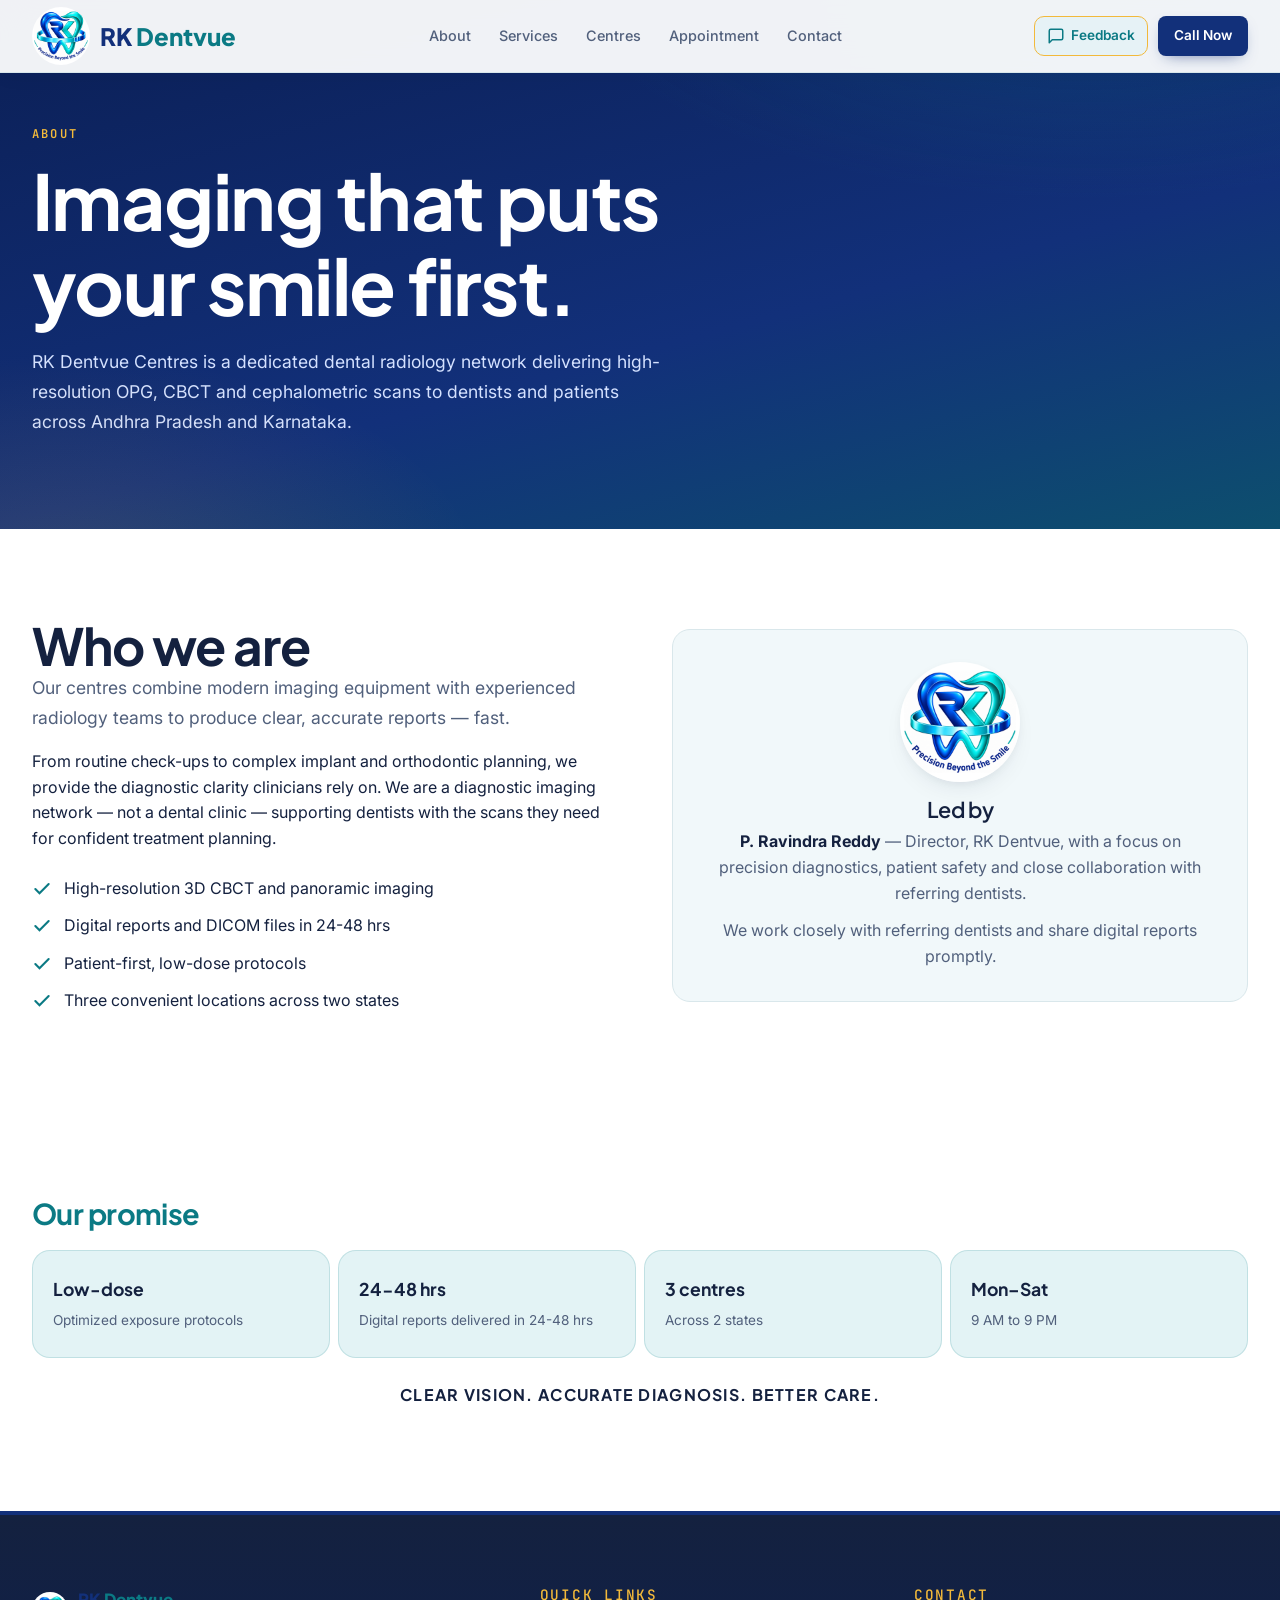
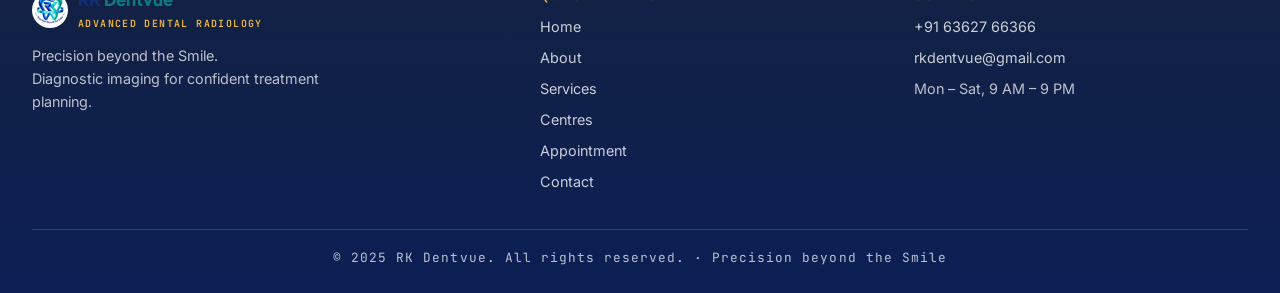
==== commit 93265e74: "new changes" ====
--- a/about.html
+++ b/about.html
@@ -3,14 +3,14 @@
 <head>
 <meta charset="utf-8">
 <meta name="viewport" content="width=device-width,initial-scale=1,viewport-fit=cover">
-<meta name="theme-color" content="#00ADB5">
+<meta name="theme-color" content="#0b1f55">
 <link rel="icon" href="assets/logo.jpg">
 <title>About — RK Dentvue</title>
 <meta name="description" content="About RK Dentvue Centres — Advanced dental radiology network across Andhra Pradesh and Karnataka.">
 <link rel="preconnect" href="https://fonts.googleapis.com">
 <link rel="preconnect" href="https://fonts.gstatic.com" crossorigin>
 <link href="https://fonts.googleapis.com/css2?family=Plus+Jakarta+Sans:wght@400;500;600;700;800&family=Inter:wght@300;400;500;600&family=JetBrains+Mono:wght@400;500&display=swap" rel="stylesheet">
-<link rel="stylesheet" href="css/style.css?v=15">
+<link rel="stylesheet" href="css/style.css?v=30">
 </head>
 <body>
 <nav class="nav" id="nav">
@@ -19,7 +19,6 @@
       <img src="assets/logo.jpg" alt="RK Dentvue logo" class="brand-logo">
       <div>
         <div class="brand-name"><span class="rk">RK</span> <span class="dv">Dentvue</span></div>
-        <div class="brand-sub">Advanced Dental Radiology</div>
       </div>
     </a>
     <div class="nav-links" id="navLinks">
@@ -115,6 +114,6 @@
     <div class="footer-bottom">© 2025 RK Dentvue. All rights reserved. · Precision beyond the Smile</div>
   </div>
 </footer>
-<script src="js/main.js"></script>
+<script src="js/main.js?v=4"></script>
 </body>
 </html>
--- a/css/style.css
+++ b/css/style.css
@@ -1,11 +1,11 @@
 /* RK Dentvue — professional premium stylesheet */
 :root{
-  --primary:#00ADB5; --primary-2:#00777d; --accent:#FFD54F; --accent-strong:#8a6500; --accent-soft:#fff8e1;
-  --ink-rgb:9,30,62; --primary-rgb:0,173,181; --primary-2-rgb:0,119,125; --accent-rgb:255,213,79; --white-rgb:255,255,255;
-  --ink-deep:#051428; --ink-soft:#102947; --ink-soft-2:#142b49;
-  --bg:#ffffff; --bg-2:#f8f8f5; --card:#ffffff; --ink:#091E3E; --muted:#65717f; --muted-2:#94a3b8;
-  --line:#e8e9e6; --line-strong:#d5d8d5;
-  --success:#087d62; --success-rgb:8,125,98; --danger:#b54755; --danger-rgb:181,71,85;
+  --primary:#12307a; --primary-2:#0b7a84; --accent:#F2B93B; --accent-strong:#9A6700; --accent-soft:#fff6dd;
+  --ink-rgb:20,33,63; --primary-rgb:18,48,122; --primary-2-rgb:11,122,132; --accent-rgb:242,185,59; --white-rgb:255,255,255;
+  --ink-deep:#0b1f55; --ink-soft:#12307a; --ink-soft-2:#0d4f6e;
+  --bg:#ffffff; --bg-2:#f1f8fa; --card:#e6f2f6; --ink:#14213f; --muted:#51607c; --muted-2:#94a3b8;
+  --line:#d9e7eb; --line-strong:#a7cbd2;
+  --success:#1e9e5a; --success-rgb:30,158,90; --danger:#b54755; --danger-rgb:181,71,85;
   --shadow:0 2px 8px rgba(var(--ink-rgb),.04),0 12px 32px -18px rgba(var(--ink-rgb),.2);
   --shadow-lg:0 8px 20px rgba(var(--ink-rgb),.06),0 28px 56px -28px rgba(var(--ink-rgb),.24);
   --r:18px; --r-sm:12px;
@@ -13,7 +13,7 @@
   --max:1280px;
   --form-card:var(--card); --form-border:var(--line); --input-bg:var(--card); --input-border:var(--line-strong);
   --card-tint:var(--card); --card-tint-border:var(--line);
-  --service-tint:#f0f8f7; --service-tint-border:rgba(var(--primary-rgb),.16);
+  --service-tint:#e3f3f5; --service-tint-border:rgba(var(--primary-2-rgb),.16);
   --branch-border:rgba(var(--primary-rgb),.2);
   --chip-bg:var(--service-tint); --chip-border:var(--service-tint-border); --chip-text:var(--ink);
 }
@@ -31,6 +31,7 @@
 #branches{background:var(--bg)}
 #process,#contact{background:var(--bg-2)}
 #why{background:linear-gradient(180deg,var(--service-tint),var(--bg) 75%)}
+#why .section-head h2{font-size:clamp(2rem,4vw,2.8rem);font-weight:800}
 .section-head{max-width:720px;margin-bottom:48px;position:relative}
 .section-head::after{content:'';display:block;width:56px;height:3px;margin-top:18px;background:var(--accent);border-radius:4px}
 .eyebrow{display:inline-block;font-family:var(--f-mono);font-size:.76rem;letter-spacing:.18em;text-transform:uppercase;font-weight:600;color:var(--primary-2);margin-bottom:14px}
@@ -51,8 +52,8 @@
 .grid-3{grid-template-columns:repeat(3,1fr)}
 @media (max-width:900px){.grid-2,.grid-3{grid-template-columns:1fr}}
 .btn{display:inline-flex;align-items:center;justify-content:center;gap:10px;padding:14px 26px;border-radius:8px;font-weight:600;font-size:.95rem;transition:background .2s,color .2s,box-shadow .2s,transform .15s}
-.btn-primary{background:var(--primary);color:var(--ink);box-shadow:0 6px 16px -8px rgba(var(--primary-rgb),.7)}
-.btn-primary:hover{background:var(--primary-2);transform:translateY(-2px);box-shadow:0 10px 22px -10px rgba(var(--primary-2-rgb),.55)}
+.btn-primary{background:var(--primary);color:#fff;box-shadow:0 6px 16px -8px rgba(var(--primary-rgb),.7)}
+.btn-primary:hover{background:var(--primary-2);color:#fff;transform:translateY(-2px);box-shadow:0 10px 22px -10px rgba(var(--primary-2-rgb),.55)}
 .btn-outline{background:transparent;color:var(--primary-2);border:1.5px solid var(--primary)}
 .btn-outline:hover{background:var(--primary-2);color:#fff;border-color:var(--primary-2)}
 .btn-ghost{background:rgba(255,255,255,.15);color:#fff;border:1.5px solid rgba(255,255,255,.3)}
@@ -60,7 +61,7 @@
 .btn-dark{background:var(--ink);color:#fff}
 .btn-dark:hover{background:var(--primary-2)}
 .btn-sm{padding:9px 16px;font-size:.85rem}
-.whatsapp-btn{position:relative;padding:9px 14px;border-radius:24px;background:var(--primary);color:var(--ink);display:inline-flex;align-items:center;gap:8px;font-weight:600;transition:all .2s}
+.whatsapp-btn{position:relative;padding:9px 14px;border-radius:24px;background:var(--primary);color:#fff;display:inline-flex;align-items:center;gap:8px;font-weight:600;transition:all .2s}
 .whatsapp-btn:hover{background:var(--primary-2);transform:translateY(-1px);box-shadow:0 4px 12px rgba(var(--primary-rgb),.3)}
 .whatsapp-btn svg{width:18px;height:18px}
 /* Floating WhatsApp Chat Button */
@@ -107,9 +108,8 @@
 .nav{position:fixed;top:0;left:0;right:0;z-index:50;background:rgba(var(--white-rgb),.94);backdrop-filter:blur(16px);-webkit-backdrop-filter:blur(16px);border-bottom:1px solid var(--line);box-shadow:0 4px 20px rgba(var(--ink-rgb),.035)}
 .nav-inner{display:flex;align-items:center;justify-content:space-between;height:72px;gap:24px}
 .brand{display:flex;align-items:center;gap:10px}
-.brand-logo{width:36px;height:36px;border-radius:50%;object-fit:cover}
-.brand-name{font-family:var(--f-display);font-weight:800;color:var(--ink);font-size:1.05rem;line-height:1}
-.brand-sub{font-family:var(--f-mono);font-size:.62rem;color:var(--muted);letter-spacing:.14em;text-transform:uppercase;margin-top:2px}
+.brand-logo{width:58px;height:58px;border-radius:50%;object-fit:cover}
+.brand-name{font-family:var(--f-display);font-weight:800;color:var(--ink);font-size:1.5rem;line-height:1}
 .nav-links{display:flex;gap:28px}
 .nav-links a{color:var(--muted);font-weight:500;font-size:.9rem;transition:color .2s}
 .nav-links a:hover{color:var(--primary-2)}
@@ -120,14 +120,34 @@
 .status-badge{display:inline-flex;align-items:center;gap:8px;padding:6px 14px;border-radius:999px;font-family:var(--f-mono);font-size:.72rem;font-weight:600;letter-spacing:.1em;text-transform:uppercase}
 .status-open{background:rgba(var(--success-rgb),.12);color:var(--success)}
 .status-closed{background:rgba(var(--danger-rgb),.12);color:var(--danger)}
-.hero{padding:150px 0 90px;background:linear-gradient(120deg,var(--bg) 0%,var(--service-tint) 65%,var(--accent-soft) 100%);position:relative;overflow:hidden}
-.hero::before{content:'';position:absolute;inset:0;background:radial-gradient(circle at 84% 12%,rgba(var(--primary-rgb),.1),transparent 38%),radial-gradient(circle at 8% 90%,rgba(var(--accent-rgb),.1),transparent 36%);pointer-events:none}
+.status-opening{position:relative;isolation:isolate;background-color:var(--ink-deep);background-image:linear-gradient(110deg,var(--ink-deep) 0%,var(--primary) 38%,var(--primary-2) 50%,var(--primary) 62%,var(--ink-deep) 100%);background-size:220% 100%;background-position:100% 0;color:#fff;border:1px solid var(--accent);box-shadow:0 3px 14px rgba(var(--primary-rgb),.25),0 0 0 1px rgba(var(--accent-rgb),.16);animation:opening-sheen 5.5s ease-in-out infinite}
+.status-opening .status-dot{position:relative;flex:0 0 8px;background:var(--accent);box-shadow:0 0 8px rgba(var(--accent-rgb),.65);animation:opening-beacon 2.3s ease-in-out infinite}
+@keyframes opening-sheen{
+  0%,18%{background-position:100% 0}
+  56%,100%{background-position:-100% 0}
+}
+@keyframes opening-beacon{
+  0%,100%{box-shadow:0 0 0 0 rgba(var(--accent-rgb),0)}
+  50%{box-shadow:0 0 0 3px rgba(var(--accent-rgb),.42),0 0 10px rgba(var(--accent-rgb),.5)}
+}
+@keyframes opening-ripple{
+  0%{transform:scale(.75);opacity:.8}
+  75%,100%{transform:scale(2.2);opacity:0}
+}
+.hero{padding:140px 0 76px;background:linear-gradient(165deg,var(--ink-deep),var(--primary) 60%,var(--ink-soft-2));position:relative;overflow:hidden}
+.hero::before{content:'';position:absolute;inset:0;background:radial-gradient(900px 420px at 85% -10%,rgba(var(--primary-2-rgb),.24),transparent 60%),radial-gradient(700px 380px at 5% 110%,rgba(var(--accent-rgb),.14),transparent 60%);pointer-events:none}
 .hero-grid{display:grid;grid-template-columns:1.1fr .9fr;gap:56px;align-items:center;position:relative}
 @media (max-width:900px){.hero-grid{grid-template-columns:1fr;gap:40px}}
 .hero-copy h1{margin-bottom:20px}
-.hero-copy h1 .accent{color:var(--primary-2)}
-.hero-desc{font-size:1.1rem;color:var(--muted);max-width:540px;line-height:1.7;margin-bottom:32px}
-.hero-cta{display:flex;gap:12px;flex-wrap:wrap;margin-bottom:36px}
+.hero-copy h1,.hero-copy h1 .accent,.hero h1{color:#fff}
+.hero-copy h1 .accent,.hero h1 .accent{color:var(--accent)}
+.hero .eyebrow{color:var(--accent)}
+.hero-desc{font-size:1.1rem;color:#d4e1ff;max-width:540px;line-height:1.7;margin-bottom:28px}
+.hero-cta{display:flex;gap:12px;flex-wrap:wrap;margin-bottom:18px}
+.hero .btn-primary{background:var(--accent);color:var(--ink-deep);box-shadow:0 8px 22px -10px rgba(var(--accent-rgb),.8)}
+.hero .btn-primary:hover{background:#fff;color:var(--ink-deep)}
+.hero .btn-outline{color:#fff;border-color:rgba(var(--white-rgb),.72)}
+.hero .btn-outline:hover{background:#fff;color:var(--ink-deep);border-color:#fff}
 .hero-stats{display:flex;gap:36px;flex-wrap:wrap;padding-top:28px;border-top:1px solid var(--line)}
 .hero-stats div{display:flex;flex-direction:column;gap:2px}
 .hero-stats strong{font-family:var(--f-display);font-size:1.8rem;font-weight:800;color:var(--ink)}
@@ -162,30 +182,46 @@
 .about-list li svg{flex:none;color:var(--primary-2);margin-top:3px}
 .about-card{background:var(--bg-2);border:1px solid var(--line);border-radius:var(--r);padding:32px}
 .about-card .big{font-family:var(--f-display);font-size:3.2rem;font-weight:800;color:var(--primary-2);letter-spacing:-.04em;line-height:1;margin-bottom:8px}
-.services-grid{display:grid;grid-template-columns:repeat(3,1fr);gap:20px}
-@media (max-width:900px){.services-grid{grid-template-columns:1fr}}
-.service-card{background:var(--card);border:1px solid var(--line);border-top:2px solid var(--accent);border-radius:var(--r);padding:32px;color:var(--ink);box-shadow:var(--shadow);transition:transform .25s,box-shadow .25s,border-color .25s;position:relative;overflow:hidden}
-.service-card:hover{transform:translateY(-4px);border-color:rgba(var(--primary-rgb),.3);box-shadow:var(--shadow-lg)}
-.service-card h3{color:var(--ink);margin-bottom:8px}
-.service-card p{color:var(--muted);font-size:.92rem;margin:0}
-.service-card .icon{width:50px;height:50px;border-radius:12px;background:linear-gradient(145deg,var(--service-tint),var(--accent-soft));color:var(--primary-2);display:grid;place-items:center;margin-bottom:20px;border:1px solid var(--service-tint-border)}
-.why-grid{display:grid;grid-template-columns:repeat(3,1fr);gap:20px}
-@media (max-width:900px){.why-grid{grid-template-columns:1fr}}
-.why-card{text-align:center;padding:36px 24px;background:linear-gradient(145deg,var(--ink-soft),var(--ink));border:1px solid rgba(var(--accent-rgb),.18);border-radius:var(--r);color:#fff;box-shadow:var(--shadow);transition:transform .25s,box-shadow .25s;position:relative;overflow:hidden}
+.services-grid{display:grid;grid-template-columns:repeat(2,minmax(0,1fr));gap:18px}
+@media (max-width:700px){.services-grid{grid-template-columns:1fr}}
+.service-card{background:var(--card);border:1px solid var(--line);border-top:3px solid var(--primary-2);border-radius:var(--r);padding:24px;color:var(--ink);box-shadow:var(--shadow);transition:transform .25s,box-shadow .25s,border-color .25s;min-width:0}
+.service-card:hover{transform:translateY(-3px);border-color:rgba(var(--primary-2-rgb),.35);box-shadow:var(--shadow-lg)}
+.service-heading{display:flex;align-items:center;gap:14px;margin-bottom:12px}
+.service-dimension{flex:none;display:grid;place-items:center;min-width:54px;height:48px;padding:0 10px;border-radius:12px;background:var(--primary);color:#fff;font-family:var(--f-display);font-size:1.15rem;font-weight:800}
+.service-card h3{color:var(--ink);font-size:1.2rem}
+.service-card>p{color:var(--muted);font-size:.92rem;margin:0 0 8px}
+.service-list{list-style:none;margin:0;padding:0}
+.service-list li{display:flex;align-items:baseline;justify-content:space-between;gap:12px;padding:8px 0;border-top:1px solid var(--line)}
+.service-list li span{font-size:.9rem;font-weight:600}
+.service-list li small{color:var(--muted);font-size:.8rem;text-align:right}
+.service-reporting{margin-top:32px;padding:24px;border:1px solid var(--line);border-radius:var(--r);background:linear-gradient(145deg,var(--service-tint),var(--card))}
+.service-reporting h3{font-size:1.2rem;margin-bottom:6px}
+.service-reporting>p{color:var(--muted);font-size:.92rem;margin-bottom:18px}
+.reporting-list{list-style:none;display:grid;grid-template-columns:repeat(3,minmax(0,1fr));gap:12px;margin:0;padding:0}
+.reporting-list li{position:relative;padding:10px 12px 10px 34px;border:1px solid var(--service-tint-border);border-radius:10px;background:var(--bg);font-size:.88rem;font-weight:600}
+.reporting-list li::before{content:"";position:absolute;left:14px;top:50%;width:8px;height:8px;border-radius:50%;background:var(--accent);transform:translateY(-50%)}
+@media (max-width:900px){.reporting-list{grid-template-columns:repeat(2,minmax(0,1fr))}}
+@media (max-width:520px){.service-card,.service-reporting{padding:20px}.reporting-list{grid-template-columns:1fr}}
+.why-grid{display:grid;grid-template-columns:repeat(3,minmax(0,1fr));gap:20px}
+@media (max-width:900px){.why-grid{grid-template-columns:repeat(2,minmax(0,1fr))}}
+@media (max-width:560px){.why-grid{grid-template-columns:1fr}}
+.why-card{text-align:center;padding:32px 24px;background:var(--ink-soft);border:1px solid rgba(var(--accent-rgb),.35);border-radius:var(--r);color:#fff;box-shadow:var(--shadow);transition:transform .25s,box-shadow .25s;position:relative;overflow:hidden}
 .why-card:hover{transform:translateY(-4px);box-shadow:var(--shadow-lg)}
 .why-card .ico{width:54px;height:54px;margin:0 auto 18px;border-radius:14px;background:var(--accent);display:grid;place-items:center;color:var(--ink);box-shadow:0 6px 18px -8px rgba(var(--accent-rgb),.7)}
 .why-card h3{color:#fff;margin-bottom:6px}
 .why-card h4{color:#fff;margin-bottom:4px}
-.why-card p{color:rgba(255,255,255,.8);font-size:.9rem;margin:0}
+.why-card p{color:#d3e1ff;font-size:.9rem;margin:0}
 .branches{display:grid;grid-template-columns:repeat(3,1fr);gap:20px}
-@media (max-width:900px){.branches{grid-template-columns:1fr}}
-.branch{background:var(--card);border:1px solid var(--line);border-top:2px solid var(--primary);border-radius:var(--r);padding:32px;display:flex;flex-direction:column;gap:12px;color:var(--ink);box-shadow:var(--shadow);transition:transform .25s,box-shadow .25s,border-color .25s;position:relative;overflow:hidden}
+@media (max-width:900px){.branches{grid-template-columns:repeat(2,minmax(0,1fr))}}
+@media (max-width:640px){.branches{grid-template-columns:1fr}}
+.branch{min-width:0;background:var(--card);border:1px solid var(--line);border-top:2px solid var(--primary);border-radius:var(--r);padding:32px;display:flex;flex-direction:column;gap:12px;color:var(--ink);box-shadow:var(--shadow);transition:transform .25s,box-shadow .25s,border-color .25s;position:relative;overflow:hidden}
+.branch .status-badge{align-self:flex-start;margin-bottom:4px;max-width:100%;white-space:normal;line-height:1.35}
 .branch:hover{transform:translateY(-4px);border-color:rgba(var(--primary-rgb),.3);box-shadow:var(--shadow-lg)}
 .branch .area{color:var(--primary-2);font-weight:700}
 .branch h3{color:var(--ink)}
 .branch p{color:var(--muted);flex:1;margin:0}
 .branch .chips{display:flex;flex-wrap:wrap;gap:6px;margin:4px 0 8px}
-.branch .chips span{font-family:var(--f-mono);font-size:.7rem;color:var(--chip-text);background:var(--chip-bg);border:1px solid var(--chip-border);padding:4px 10px;border-radius:6px;letter-spacing:.05em}
+.branch .chips span{font-family:var(--f-mono);font-size:.7rem;line-height:1.3;color:var(--chip-text);background:var(--chip-bg);border:1px solid var(--chip-border);padding:4px 10px;border-radius:6px;letter-spacing:.05em}
 .contact-grid{display:grid;grid-template-columns:1fr 1.1fr;gap:40px;align-items:start}
 @media (max-width:900px){.contact-grid{grid-template-columns:1fr}}
 .info-card{display:flex;align-items:center;gap:14px;padding:18px 20px;background:var(--card);border:1px solid var(--line);border-radius:var(--r-sm)}
@@ -215,7 +251,7 @@
 .footer-brand .name .dv{color:var(--primary-2)}
 .footer-brand .sub{font-family:var(--f-mono);font-size:.62rem;color:var(--accent);letter-spacing:.14em;text-transform:uppercase;margin-top:2px}
 .footer-bottom{border-top:1px solid rgba(var(--white-rgb),.14);padding-top:18px;text-align:center;font-size:.8rem;font-family:var(--f-mono);letter-spacing:.08em}
-.img-carousel{position:relative;overflow:hidden;border-radius:var(--r);box-shadow:var(--shadow-lg)}
+.img-carousel{position:relative;overflow:hidden;border:1px solid rgba(var(--accent-rgb),.52);border-radius:var(--r);box-shadow:0 24px 60px rgba(0,0,0,.24)}
 .img-carousel-track{display:flex;transition:transform .6s cubic-bezier(.4,0,.2,1)}
 .img-carousel-slide{min-width:100%;position:relative;aspect-ratio:16/9;background:var(--bg-2)}
 .img-carousel-slide img{width:100%;height:100%;object-fit:cover;display:block}
@@ -245,6 +281,23 @@
 @media (max-width:900px){.gallery{grid-template-columns:1fr}}
 .gallery img{width:100%;height:260px;object-fit:cover;border-radius:var(--r);transition:transform .3s}
 .gallery img:hover{transform:scale(1.02)}
+.stats-grid{display:grid;grid-template-columns:repeat(3,minmax(0,1fr));gap:clamp(8px,2vw,18px);width:min(100%,440px);margin-top:0}
+.stat-item{aspect-ratio:1;min-width:0;display:flex;flex-direction:column;align-items:center;justify-content:center;gap:2px;padding:6px;border:2px solid var(--accent);border-radius:50%;background:rgba(var(--white-rgb),.1);box-shadow:0 18px 34px -20px rgba(0,0,0,.7);text-align:center}
+.stat-item strong{font-family:var(--f-display);font-size:clamp(.9rem,3.8vw,1.55rem);line-height:1.1;color:var(--accent);white-space:nowrap}
+.stat-item span{max-width:100%;margin-top:2px;color:#d4e1ff;font-size:clamp(.64rem,2.4vw,.78rem);font-weight:700;line-height:1.2}
+@media (max-width:640px){.hero{padding:112px 0 52px}.hero-grid{gap:28px}.hero .img-carousel .track{height:clamp(220px,64vw,280px)}.hero-desc{font-size:1rem;margin-bottom:22px}.hero-cta{margin-bottom:14px}.stats-grid{gap:8px}.stat-item{border-width:2px}}
+.imaging-section{background:var(--bg-2)}
+.imaging-section .section-head{margin-bottom:28px}
+.imaging-subhead{display:flex;align-items:center;gap:18px;margin:40px 0 24px;color:var(--primary-2);font-size:1.05rem;font-weight:700}
+.imaging-subhead:first-of-type{margin-top:0}
+.imaging-subhead::after{content:"";height:1px;flex:1;background:linear-gradient(90deg,rgba(var(--primary-2-rgb),.45),transparent)}
+.imaging-gallery{display:grid;grid-template-columns:repeat(3,minmax(0,1fr));gap:20px}
+.imaging-tile{overflow:hidden;margin:0;border:1px solid var(--line);border-radius:var(--r);background:var(--card);box-shadow:var(--shadow);transition:transform .25s,box-shadow .25s}
+.imaging-tile:hover{transform:translateY(-3px);box-shadow:var(--shadow-lg)}
+.imaging-tile img{width:100%;height:240px;padding:12px;background:#05080f;object-fit:contain}
+.imaging-tile figcaption{padding:14px 18px;color:var(--ink);font-size:.92rem;font-weight:600}
+@media (max-width:900px){.imaging-gallery{grid-template-columns:repeat(2,minmax(0,1fr))}}
+@media (max-width:640px){.imaging-gallery{grid-template-columns:1fr}.imaging-tile img{height:260px}}
 .trust-strip{display:grid;grid-template-columns:repeat(4,1fr);gap:8px;background:transparent}
 @media (max-width:900px){.trust-strip{grid-template-columns:repeat(2,1fr)}}
 .trust-item{background:var(--service-tint);padding:24px 20px;border:1px solid var(--service-tint-border);border-radius:var(--r)}
@@ -257,10 +310,15 @@
 .process-step h3{margin-bottom:8px}
 .process-step p{color:var(--muted);font-size:.9rem;margin:0}
 .status-dot{width:8px;height:8px;border-radius:50%;background:currentColor}
-.reveal{opacity:0;transform:translateY(24px);transition:opacity .7s ease,transform .7s ease}
 /* Appointment page premium styles */
-.appt-hero{padding:140px 0 80px;background:linear-gradient(120deg,var(--service-tint) 0%,var(--bg) 68%,var(--accent-soft) 100%);position:relative;overflow:hidden}
-.appt-hero::after{content:'';position:absolute;right:-120px;top:-120px;width:360px;height:360px;border-radius:50%;background:radial-gradient(circle,var(--accent-soft),transparent 70%);pointer-events:none}
+.appt-hero{padding:140px 0 80px;background:linear-gradient(165deg,var(--ink-deep),var(--primary) 60%,var(--ink-soft-2));position:relative;overflow:hidden}
+.appt-hero::after{content:'';position:absolute;right:-120px;top:-120px;width:360px;height:360px;border-radius:50%;background:radial-gradient(circle,rgba(var(--accent-rgb),.2),transparent 70%);pointer-events:none}
+.appt-hero > .container > .eyebrow{color:var(--accent)}
+.appt-hero h1,.appt-hero h1 .accent{color:#fff}
+.appt-hero h1 .accent{color:var(--accent)}
+.appt-hero .hero-desc{color:#d4e1ff}
+.appt-hero .btn-primary{background:var(--accent);color:var(--ink-deep);box-shadow:0 8px 22px -10px rgba(var(--accent-rgb),.8)}
+.appt-hero .btn-primary:hover{background:#fff;color:var(--ink-deep)}
 .appt-grid{display:grid;grid-template-columns:1.05fr .95fr;gap:36px;align-items:start}
 @media (max-width:900px){.appt-grid{grid-template-columns:1fr}}
 .appt-card{background:linear-gradient(145deg,var(--card) 0%,var(--service-tint) 100%);border:1px solid rgba(var(--primary-rgb),.18);border-top:3px solid var(--accent);border-radius:var(--r);padding:32px;box-shadow:var(--shadow-lg)}
@@ -313,13 +371,12 @@
 .trust-mini div{background:var(--bg-2);border-radius:10px;padding:14px 16px}
 .trust-mini strong{display:block;font-size:.95rem;color:var(--ink)}
 .trust-mini span{font-size:.8rem;color:var(--muted)}
-.reveal.in{opacity:1;transform:none}
 @media (prefers-reduced-motion:reduce){
   *,*::before,*::after{scroll-behavior:auto!important;animation-duration:.01ms!important;animation-iteration-count:1!important;transition-duration:.01ms!important}
-  .reveal{opacity:1;transform:none}
+  .status-opening,.status-opening .status-dot,.status-opening .status-dot::after{animation:none}
 }
 /* Arovum-style floating WhatsApp chat button */
-.whatsapp-link { position: fixed; right: 24px; bottom: 92px; z-index: 20; display: flex; align-items: center; gap: 12px; padding: 10px 16px 10px 10px; border-radius: 999px; background: var(--primary); box-shadow: 0 8px 20px rgba(var(--primary-rgb),.3); color: var(--ink); font: 700 11px var(--f-body, system-ui, sans-serif); letter-spacing: .025em; text-decoration: none; transition: transform .2s ease, box-shadow .2s ease, background .2s ease; }
+.whatsapp-link { position: fixed; right: 24px; bottom: 92px; z-index: 20; display: flex; align-items: center; gap: 12px; padding: 10px 16px 10px 10px; border-radius: 999px; background: var(--primary); box-shadow: 0 8px 20px rgba(var(--primary-rgb),.3); color: #fff; font: 700 11px var(--f-body, system-ui, sans-serif); letter-spacing: .025em; text-decoration: none; transition: transform .2s ease, box-shadow .2s ease, background .2s ease; }
 .whatsapp-link:hover { transform: translateY(-3px); background: var(--primary-2); box-shadow: 0 12px 24px rgba(var(--primary-rgb),.38); }
 .whatsapp-link:focus-visible { outline: 3px solid var(--primary-2); outline-offset: 3px; }
 .whatsapp-icon { display: grid; width: 36px; height: 36px; place-items: center; border-radius: 50%; background: rgba(var(--white-rgb),.15); }
@@ -335,13 +392,14 @@
 .service-card .icon svg{width:32px;height:32px}
 .why-card .ico svg{width:32px;height:32px}
 
-.brand-name .rk{color:var(--primary-2)}
+.brand-name .rk{color:var(--ink-soft)}
 .brand-name .dv{color:var(--primary-2)}
-.brand-sub{color:var(--primary-2);font-weight:600}
 .footer-brand .sub{color:var(--accent);font-weight:600}
 
 .req{color:var(--danger);font-weight:700}
 @media (max-width:640px){
+  .brand-logo{width:50px;height:50px}
+  .brand-name{font-size:1.3rem}
   .feedback-modal.open{padding:12px}
   .feedback-modal.open .container{margin:20px auto;padding:20px}
   .yn-row{flex-direction:column;align-items:flex-start}
